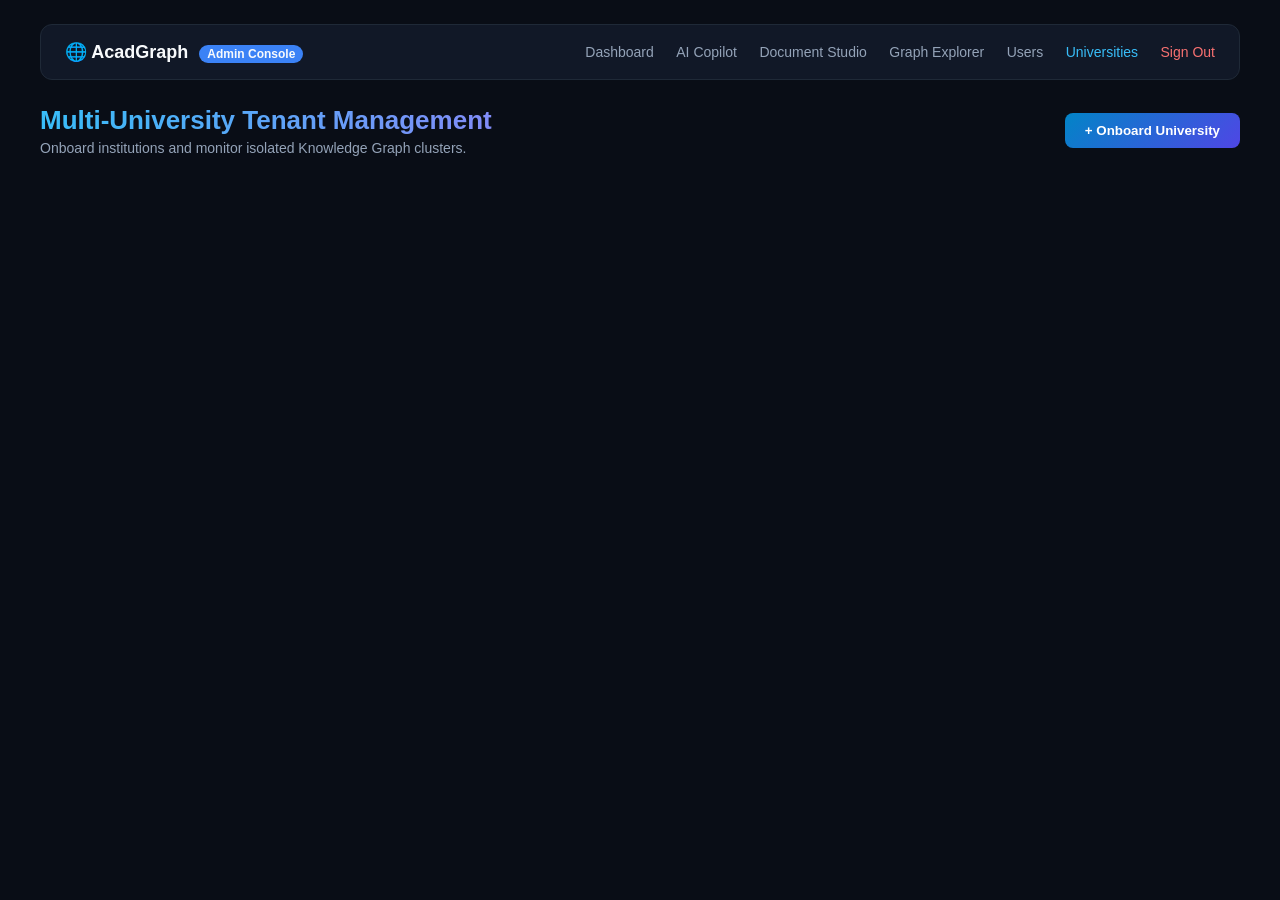
==== templates/admin_universities.html @ af9cda1a "feat(ui): unified midnight enterprise theme, dedicated login/register, admin user and university man" ====
<!doctype html>
<html lang="en">
  <head>
    <meta charset="UTF-8" />
    <meta name="viewport" content="width=device-width, initial-scale=1.0" />
    <title>University Management | AcadGraph</title>
    <style>
      * {
        box-sizing: border-box;
        margin: 0;
        padding: 0;
        font-family: -apple-system, BlinkMacSystemFont, "Segoe UI", Roboto, Helvetica, Arial, sans-serif;
      }
      body {
        background: #090d16;
        color: #f8fafc;
        min-height: 100vh;
        padding: 24px 20px;
      }
      .container {
        max-width: 1200px;
        margin: 0 auto;
      }
      .nav {
        display: flex;
        justify-content: space-between;
        align-items: center;
        margin-bottom: 25px;
        background: #111827;
        padding: 16px 24px;
        border-radius: 12px;
        border: 1px solid #1f2937;
      }
      .nav a {
        color: #94a3b8;
        text-decoration: none;
        margin-left: 18px;
        font-weight: 500;
        font-size: 14px;
        transition: color 0.2s;
      }
      .nav a:hover, .nav a.active {
        color: #38bdf8;
      }
      .header-row {
        display: flex;
        justify-content: space-between;
        align-items: center;
        margin-bottom: 25px;
      }
      h1 {
        font-size: 26px;
        background: linear-gradient(90deg, #38bdf8, #818cf8);
        -webkit-background-clip: text;
        -webkit-text-fill-color: transparent;
      }
      .btn-primary {
        background: linear-gradient(135deg, #0284c7, #4f46e5);
        color: white;
        border: none;
        padding: 10px 20px;
        border-radius: 8px;
        font-weight: 600;
        cursor: pointer;
        display: inline-flex;
        align-items: center;
        gap: 6px;
      }
      .uni-grid {
        display: grid;
        grid-template-columns: repeat(auto-fill, minmax(350px, 1fr));
        gap: 20px;
      }
      .uni-card {
        background: #111827;
        border: 1px solid #1f2937;
        border-radius: 14px;
        padding: 24px;
        transition: all 0.2s;
      }
      .uni-card:hover {
        border-color: #38bdf8;
        transform: translateY(-2px);
      }
      .uni-id {
        font-size: 12px;
        font-weight: 700;
        color: #38bdf8;
        text-transform: uppercase;
        letter-spacing: 0.5px;
      }
      .uni-title {
        font-size: 20px;
        font-weight: 700;
        margin: 6px 0 4px 0;
      }
      .uni-loc {
        font-size: 13px;
        color: #94a3b8;
        margin-bottom: 18px;
      }
      .metrics-grid {
        display: grid;
        grid-template-columns: repeat(3, 1fr);
        gap: 8px;
        background: #090d16;
        padding: 12px;
        border-radius: 8px;
        border: 1px solid #1f2937;
        text-align: center;
      }
      .metric-val {
        font-size: 16px;
        font-weight: 700;
        color: #38bdf8;
      }
      .metric-lbl {
        font-size: 11px;
        color: #64748b;
        margin-top: 2px;
      }
      /* Modal */
      .modal-bg {
        display: none;
        position: fixed;
        top: 0; left: 0; right: 0; bottom: 0;
        background: rgba(0, 0, 0, 0.7);
        backdrop-filter: blur(4px);
        align-items: center;
        justify-content: center;
        z-index: 100;
      }
      .modal {
        background: #111827;
        border: 1px solid #374151;
        border-radius: 14px;
        width: 100%;
        max-width: 480px;
        padding: 30px;
      }
      .modal h2 {
        font-size: 20px;
        color: #38bdf8;
        margin-bottom: 16px;
      }
      .form-group {
        margin-bottom: 14px;
      }
      label {
        display: block;
        font-size: 13px;
        color: #cbd5e1;
        margin-bottom: 6px;
      }
      input {
        width: 100%;
        background: #090d16;
        border: 1px solid #374151;
        color: white;
        padding: 10px 12px;
        border-radius: 6px;
        font-size: 14px;
        outline: none;
      }
      input:focus {
        border-color: #38bdf8;
      }
      .modal-actions {
        display: flex;
        justify-content: flex-end;
        gap: 10px;
        margin-top: 20px;
      }
      .btn-cancel {
        background: #1f2937;
        border: 1px solid #374151;
        color: #cbd5e1;
        padding: 8px 16px;
        border-radius: 6px;
        cursor: pointer;
      }
    </style>
  </head>
  <body>
    <div class="container">
      <div class="nav">
        <div style="font-weight: 700; font-size: 18px; color: #f8fafc;">
          🌐 AcadGraph <span style="font-size: 12px; background: #3b82f6; padding: 2px 8px; border-radius: 10px; margin-left: 6px;">Admin Console</span>
        </div>
        <div>
          <a href="/">Dashboard</a>
          <a href="/chat">AI Copilot</a>
          <a href="/upload">Document Studio</a>
          <a href="/graph">Graph Explorer</a>
          <a href="/admin/users">Users</a>
          <a href="/admin/universities" class="active">Universities</a>
          <a href="/login" style="color: #f87171;" onclick="localStorage.clear()">Sign Out</a>
        </div>
      </div>

      <div class="header-row">
        <div>
          <h1>Multi-University Tenant Management</h1>
          <p style="color: #94a3b8; font-size: 14px; margin-top: 4px;">Onboard institutions and monitor isolated Knowledge Graph clusters.</p>
        </div>
        <button class="btn-primary" onclick="openModal()">+ Onboard University</button>
      </div>

      <div class="uni-grid" id="uniGrid">
        <!-- Dynamic university cards -->
      </div>
    </div>

    <!-- Add University Modal -->
    <div class="modal-bg" id="modalBg">
      <div class="modal">
        <h2>Onboard New University</h2>
        <form id="addUniForm" onsubmit="handleOnboardUni(event)">
          <div class="form-group">
            <label for="uniId">University Tenant ID</label>
            <input type="text" id="uniId" placeholder="e.g. UNI_MIT" required />
          </div>
          <div class="form-group">
            <label for="uniName">Institution Name</label>
            <input type="text" id="uniName" placeholder="e.g. Madras Institute of Technology" required />
          </div>
          <div class="form-group">
            <label for="uniLoc">Location / State</label>
            <input type="text" id="uniLoc" placeholder="e.g. Chromepet, Chennai" required />
          </div>
          <div class="form-group">
            <label for="uniDomain">Official Email Domain (Optional)</label>
            <input type="text" id="uniDomain" placeholder="e.g. mitindia.edu" />
          </div>
          <div class="modal-actions">
            <button type="button" class="btn-cancel" onclick="closeModal()">Cancel</button>
            <button type="submit" class="btn-primary">Register Tenant</button>
          </div>
        </form>
      </div>
    </div>

    <script>
      function openModal() {
        document.getElementById('modalBg').style.display = 'flex';
      }
      function closeModal() {
        document.getElementById('modalBg').style.display = 'none';
      }

      async function fetchUniversities() {
        try {
          const res = await fetch('/api/universities');
          const unis = await res.json();
          const grid = document.getElementById('uniGrid');
          grid.innerHTML = '';

          for (const u of unis) {
            // Fetch stats for each
            let stats = { Student: 120, Faculty: 25, Project: 35 };
            try {
              const sRes = await fetch(`/api/universities/${u.university_id}/stats`);
              if (sRes.ok) stats = await sRes.json();
            } catch (e) {}

            const card = document.createElement('div');
            card.className = 'uni-card';
            card.innerHTML = `
              <div class="uni-id">${u.university_id}</div>
              <div class="uni-title">${u.name}</div>
              <div class="uni-loc">📍 ${u.location || 'India'}</div>
              <div class="metrics-grid">
                <div>
                  <div class="metric-val">${stats.Student || 0}</div>
                  <div class="metric-lbl">Students</div>
                </div>
                <div>
                  <div class="metric-val">${stats.Faculty || 0}</div>
                  <div class="metric-lbl">Faculty</div>
                </div>
                <div>
                  <div class="metric-val">${stats.Project || 0}</div>
                  <div class="metric-lbl">Projects</div>
                </div>
              </div>
            `;
            grid.appendChild(card);
          }
        } catch (err) {
          console.error(err);
        }
      }

      async function handleOnboardUni(e) {
        e.preventDefault();
        const university_id = document.getElementById('uniId').value.trim().toUpperCase();
        const name = document.getElementById('uniName').value.trim();
        const location = document.getElementById('uniLoc').value.trim();
        const domain = document.getElementById('uniDomain').value.trim();

        try {
          const res = await fetch('/api/universities', {
            method: 'POST',
            headers: { 'Content-Type': 'application/json' },
            body: JSON.stringify({ university_id, name, location, domain })
          });
          if (!res.ok) throw new Error('Failed to register university');
          closeModal();
          document.getElementById('addUniForm').reset();
          fetchUniversities();
        } catch (err) {
          alert(err.message);
        }
      }

      fetchUniversities();
    </script>
  </body>
</html>
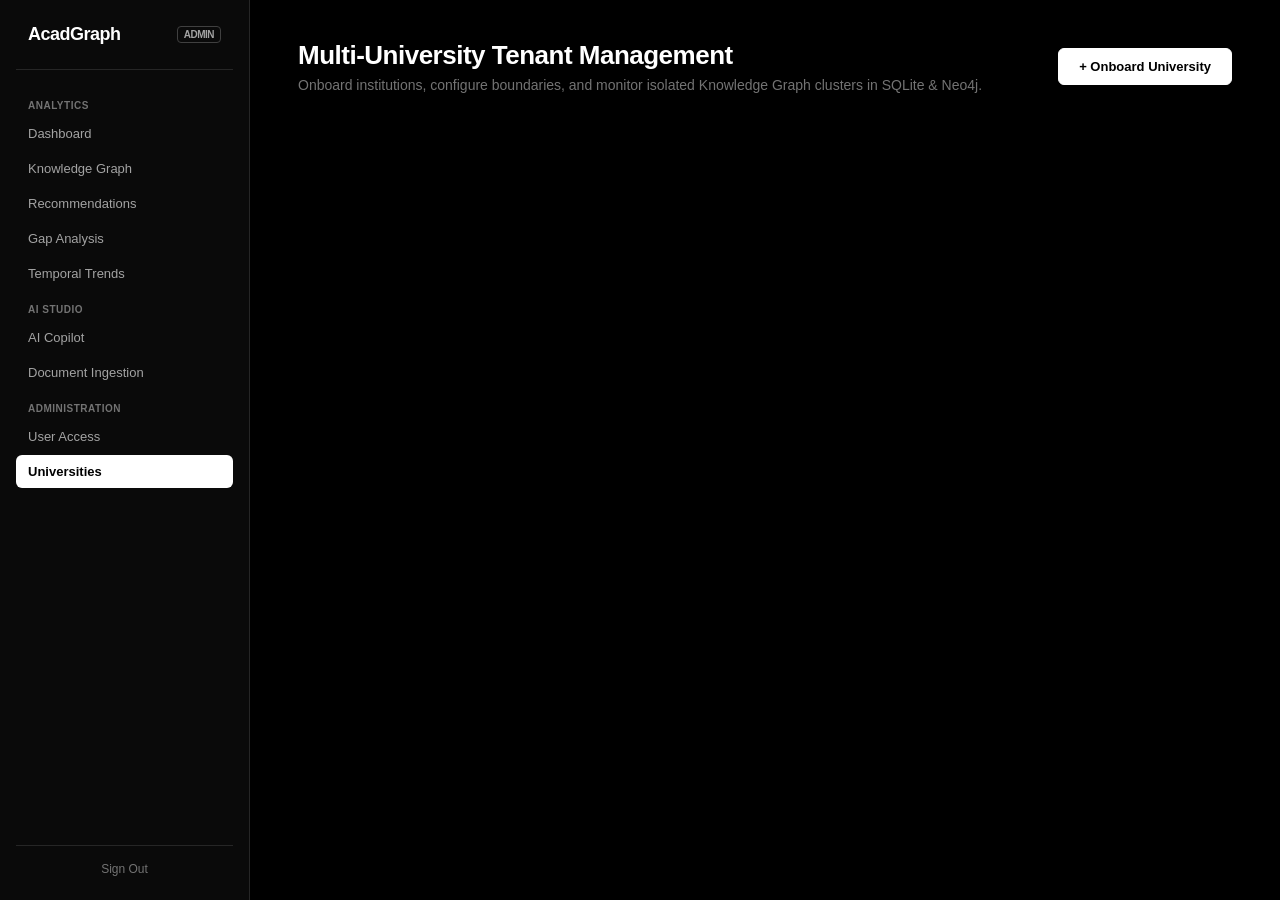
==== commit 94b49aed: "feat(ui): complete Black and White design system, Left Sidebar layout, and SQLite persistence across" ====
--- a/templates/admin_universities.html
+++ b/templates/admin_universities.html
@@ -12,135 +12,195 @@
         font-family: -apple-system, BlinkMacSystemFont, "Segoe UI", Roboto, Helvetica, Arial, sans-serif;
       }
       body {
-        background: #090d16;
-        color: #f8fafc;
+        background: #000000;
+        color: #ffffff;
+        display: flex;
         min-height: 100vh;
-        padding: 24px 20px;
-      }
-      .container {
+      }
+
+      /* Sidebar */
+      .sidebar {
+        width: 250px;
+        background: #0a0a0a;
+        border-right: 1px solid #262626;
+        display: flex;
+        flex-direction: column;
+        padding: 24px 16px;
+        position: fixed;
+        top: 0;
+        bottom: 0;
+        left: 0;
+      }
+      .brand {
+        font-size: 18px;
+        font-weight: 700;
+        letter-spacing: -0.5px;
+        padding: 0 12px 24px;
+        border-bottom: 1px solid #262626;
+        display: flex;
+        align-items: center;
+        justify-content: space-between;
+      }
+      .badge-tenant {
+        font-size: 10px;
+        padding: 2px 6px;
+        border: 1px solid #404040;
+        border-radius: 4px;
+        color: #a3a3a3;
+      }
+      .nav-sections {
+        flex: 1;
+        overflow-y: auto;
+        padding: 18px 0;
+      }
+      .nav-group-title {
+        font-size: 10px;
+        font-weight: 700;
+        text-transform: uppercase;
+        letter-spacing: 0.5px;
+        color: #737373;
+        padding: 12px 12px 6px;
+      }
+      .nav-link {
+        display: flex;
+        align-items: center;
+        padding: 9px 12px;
+        border-radius: 6px;
+        color: #a3a3a3;
+        text-decoration: none;
+        font-size: 13px;
+        margin-bottom: 2px;
+        transition: all 0.15s;
+      }
+      .nav-link:hover {
+        background: #171717;
+        color: #ffffff;
+      }
+      .nav-link.active {
+        background: #ffffff;
+        color: #000000;
+        font-weight: 600;
+      }
+
+      /* Main Canvas */
+      .main-wrapper {
+        margin-left: 250px;
+        flex: 1;
+        padding: 40px 48px;
         max-width: 1200px;
-        margin: 0 auto;
-      }
-      .nav {
+      }
+      .header-row {
         display: flex;
         justify-content: space-between;
         align-items: center;
-        margin-bottom: 25px;
-        background: #111827;
-        padding: 16px 24px;
-        border-radius: 12px;
-        border: 1px solid #1f2937;
-      }
-      .nav a {
-        color: #94a3b8;
-        text-decoration: none;
-        margin-left: 18px;
-        font-weight: 500;
+        margin-bottom: 28px;
+      }
+      .page-title {
+        font-size: 26px;
+        font-weight: 700;
+        letter-spacing: -0.5px;
+        margin-bottom: 6px;
+      }
+      .page-desc {
+        color: #737373;
         font-size: 14px;
-        transition: color 0.2s;
-      }
-      .nav a:hover, .nav a.active {
-        color: #38bdf8;
-      }
-      .header-row {
-        display: flex;
-        justify-content: space-between;
-        align-items: center;
-        margin-bottom: 25px;
-      }
-      h1 {
-        font-size: 26px;
-        background: linear-gradient(90deg, #38bdf8, #818cf8);
-        -webkit-background-clip: text;
-        -webkit-text-fill-color: transparent;
-      }
+      }
+
       .btn-primary {
-        background: linear-gradient(135deg, #0284c7, #4f46e5);
-        color: white;
-        border: none;
+        background: #ffffff;
+        color: #000000;
+        border: 1px solid #ffffff;
         padding: 10px 20px;
-        border-radius: 8px;
+        border-radius: 6px;
+        font-size: 13px;
         font-weight: 600;
         cursor: pointer;
         display: inline-flex;
         align-items: center;
         gap: 6px;
-      }
+        transition: opacity 0.15s;
+      }
+      .btn-primary:hover {
+        opacity: 0.9;
+      }
+
       .uni-grid {
         display: grid;
-        grid-template-columns: repeat(auto-fill, minmax(350px, 1fr));
+        grid-template-columns: repeat(auto-fill, minmax(340px, 1fr));
         gap: 20px;
       }
       .uni-card {
-        background: #111827;
-        border: 1px solid #1f2937;
-        border-radius: 14px;
+        background: #0a0a0a;
+        border: 1px solid #262626;
+        border-radius: 8px;
         padding: 24px;
-        transition: all 0.2s;
+        transition: border-color 0.15s;
       }
       .uni-card:hover {
-        border-color: #38bdf8;
-        transform: translateY(-2px);
+        border-color: #555555;
       }
       .uni-id {
-        font-size: 12px;
-        font-weight: 700;
-        color: #38bdf8;
+        font-size: 11px;
+        font-weight: 700;
+        color: #737373;
         text-transform: uppercase;
         letter-spacing: 0.5px;
       }
       .uni-title {
-        font-size: 20px;
+        font-size: 18px;
         font-weight: 700;
         margin: 6px 0 4px 0;
       }
       .uni-loc {
         font-size: 13px;
-        color: #94a3b8;
+        color: #a3a3a3;
         margin-bottom: 18px;
       }
       .metrics-grid {
         display: grid;
         grid-template-columns: repeat(3, 1fr);
         gap: 8px;
-        background: #090d16;
+        background: #121212;
         padding: 12px;
-        border-radius: 8px;
-        border: 1px solid #1f2937;
+        border-radius: 6px;
+        border: 1px solid #262626;
         text-align: center;
       }
       .metric-val {
         font-size: 16px;
         font-weight: 700;
-        color: #38bdf8;
+        color: #ffffff;
       }
       .metric-lbl {
-        font-size: 11px;
-        color: #64748b;
+        font-size: 10px;
+        color: #737373;
+        text-transform: uppercase;
         margin-top: 2px;
       }
+
       /* Modal */
       .modal-bg {
         display: none;
         position: fixed;
         top: 0; left: 0; right: 0; bottom: 0;
-        background: rgba(0, 0, 0, 0.7);
+        background: rgba(0, 0, 0, 0.85);
         backdrop-filter: blur(4px);
         align-items: center;
         justify-content: center;
         z-index: 100;
       }
       .modal {
-        background: #111827;
-        border: 1px solid #374151;
-        border-radius: 14px;
+        background: #0a0a0a;
+        border: 1px solid #333333;
+        border-radius: 8px;
         width: 100%;
         max-width: 480px;
         padding: 30px;
       }
       .modal h2 {
         font-size: 20px;
-        color: #38bdf8;
+        font-weight: 700;
+        color: #ffffff;
         margin-bottom: 16px;
       }
       .form-group {
@@ -149,59 +209,78 @@
       label {
         display: block;
         font-size: 13px;
-        color: #cbd5e1;
+        color: #a3a3a3;
         margin-bottom: 6px;
       }
       input {
         width: 100%;
-        background: #090d16;
-        border: 1px solid #374151;
-        color: white;
+        background: #141414;
+        border: 1px solid #262626;
+        color: #ffffff;
         padding: 10px 12px;
         border-radius: 6px;
         font-size: 14px;
         outline: none;
       }
       input:focus {
-        border-color: #38bdf8;
+        border-color: #ffffff;
       }
       .modal-actions {
         display: flex;
         justify-content: flex-end;
         gap: 10px;
-        margin-top: 20px;
+        margin-top: 24px;
       }
       .btn-cancel {
-        background: #1f2937;
-        border: 1px solid #374151;
-        color: #cbd5e1;
+        background: transparent;
+        border: 1px solid #333333;
+        color: #a3a3a3;
         padding: 8px 16px;
         border-radius: 6px;
         cursor: pointer;
+      }
+      .btn-cancel:hover {
+        color: #ffffff;
+        border-color: #555555;
       }
     </style>
   </head>
   <body>
-    <div class="container">
-      <div class="nav">
-        <div style="font-weight: 700; font-size: 18px; color: #f8fafc;">
-          🌐 AcadGraph <span style="font-size: 12px; background: #3b82f6; padding: 2px 8px; border-radius: 10px; margin-left: 6px;">Admin Console</span>
-        </div>
-        <div>
-          <a href="/">Dashboard</a>
-          <a href="/chat">AI Copilot</a>
-          <a href="/upload">Document Studio</a>
-          <a href="/graph">Graph Explorer</a>
-          <a href="/admin/users">Users</a>
-          <a href="/admin/universities" class="active">Universities</a>
-          <a href="/login" style="color: #f87171;" onclick="localStorage.clear()">Sign Out</a>
-        </div>
-      </div>
-
+    <!-- Left Sidebar -->
+    <aside class="sidebar">
+      <div class="brand">
+        <span>AcadGraph</span>
+        <span class="badge-tenant">ADMIN</span>
+      </div>
+
+      <div class="nav-sections">
+        <div class="nav-group-title">Analytics</div>
+        <a href="/" class="nav-link">Dashboard</a>
+        <a href="/graph" class="nav-link">Knowledge Graph</a>
+        <a href="/recommendation" class="nav-link">Recommendations</a>
+        <a href="/knowledge-gap" class="nav-link">Gap Analysis</a>
+        <a href="/temporal" class="nav-link">Temporal Trends</a>
+
+        <div class="nav-group-title">AI Studio</div>
+        <a href="/chat" class="nav-link">AI Copilot</a>
+        <a href="/upload" class="nav-link">Document Ingestion</a>
+
+        <div class="nav-group-title">Administration</div>
+        <a href="/admin/users" class="nav-link">User Access</a>
+        <a href="/admin/universities" class="nav-link active">Universities</a>
+      </div>
+
+      <div style="padding-top: 16px; border-top: 1px solid #262626;">
+        <a href="/login" style="display: block; text-align: center; color: #737373; font-size: 12px; text-decoration: none;" onclick="localStorage.clear()">Sign Out</a>
+      </div>
+    </aside>
+
+    <!-- Main Workspace -->
+    <main class="main-wrapper">
       <div class="header-row">
         <div>
-          <h1>Multi-University Tenant Management</h1>
-          <p style="color: #94a3b8; font-size: 14px; margin-top: 4px;">Onboard institutions and monitor isolated Knowledge Graph clusters.</p>
+          <h1 class="page-title">Multi-University Tenant Management</h1>
+          <p class="page-desc">Onboard institutions, configure boundaries, and monitor isolated Knowledge Graph clusters in SQLite & Neo4j.</p>
         </div>
         <button class="btn-primary" onclick="openModal()">+ Onboard University</button>
       </div>
@@ -209,7 +288,7 @@
       <div class="uni-grid" id="uniGrid">
         <!-- Dynamic university cards -->
       </div>
-    </div>
+    </main>
 
     <!-- Add University Modal -->
     <div class="modal-bg" id="modalBg">
@@ -256,7 +335,6 @@
           grid.innerHTML = '';
 
           for (const u of unis) {
-            // Fetch stats for each
             let stats = { Student: 120, Faculty: 25, Project: 35 };
             try {
               const sRes = await fetch(`/api/universities/${u.university_id}/stats`);
@@ -268,7 +346,7 @@
             card.innerHTML = `
               <div class="uni-id">${u.university_id}</div>
               <div class="uni-title">${u.name}</div>
-              <div class="uni-loc">📍 ${u.location || 'India'}</div>
+              <div class="uni-loc">Location: ${u.location || 'India'}</div>
               <div class="metrics-grid">
                 <div>
                   <div class="metric-val">${stats.Student || 0}</div>
@@ -316,4 +394,4 @@
       fetchUniversities();
     </script>
   </body>
-</html>
+</html>
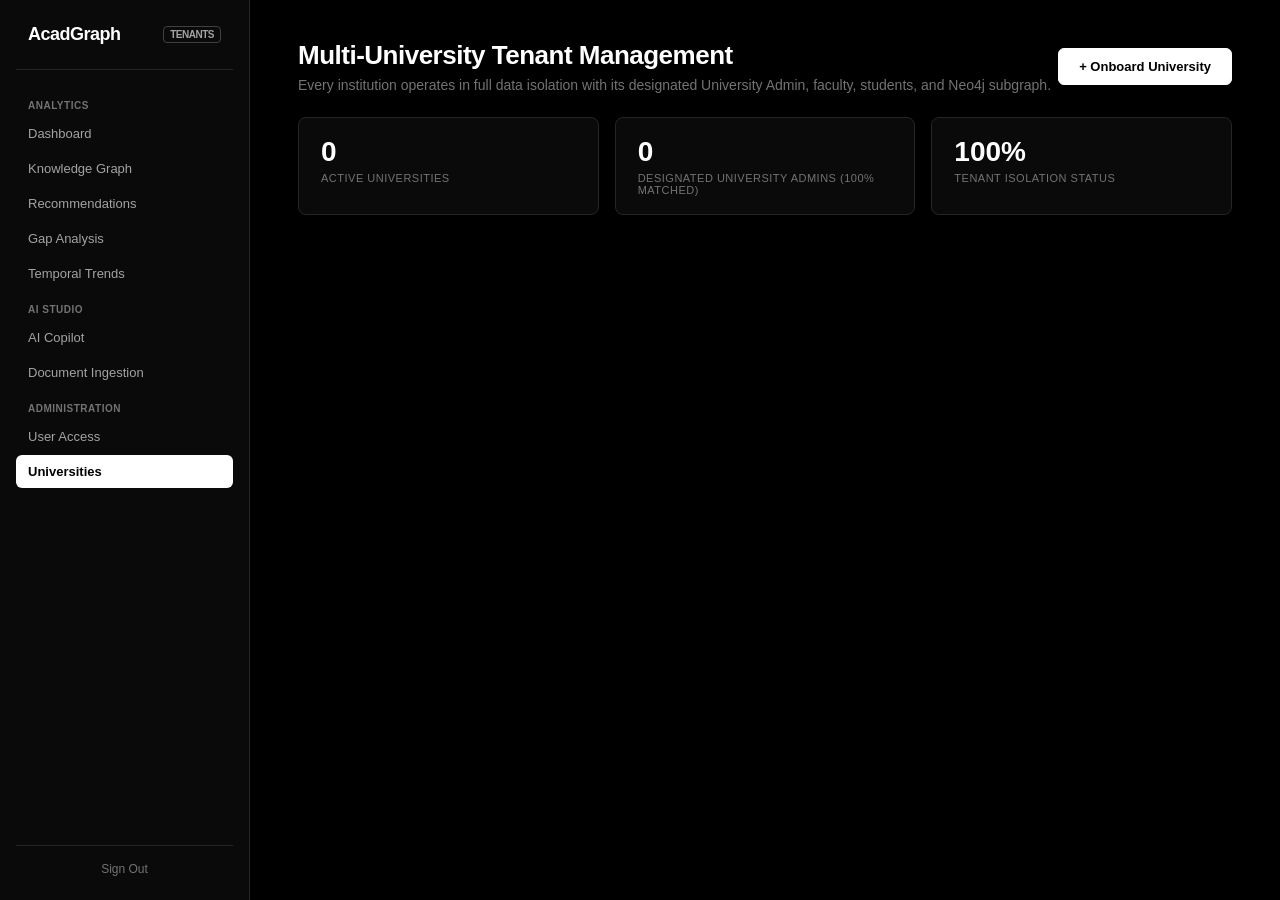
==== commit a3ca2e64: "feat(tenancy): add interactive institution details modal, 1-to-1 university admin matching, and sync" ====
--- a/templates/admin_universities.html
+++ b/templates/admin_universities.html
@@ -30,6 +30,7 @@
         top: 0;
         bottom: 0;
         left: 0;
+        z-index: 50;
       }
       .brand {
         font-size: 18px;
@@ -87,13 +88,13 @@
         margin-left: 250px;
         flex: 1;
         padding: 40px 48px;
-        max-width: 1200px;
+        max-width: 1280px;
       }
       .header-row {
         display: flex;
         justify-content: space-between;
         align-items: center;
-        margin-bottom: 28px;
+        margin-bottom: 24px;
       }
       .page-title {
         font-size: 26px;
@@ -104,6 +105,32 @@
       .page-desc {
         color: #737373;
         font-size: 14px;
+      }
+
+      /* System Overview Banner */
+      .overview-bar {
+        display: grid;
+        grid-template-columns: repeat(3, 1fr);
+        gap: 16px;
+        margin-bottom: 28px;
+      }
+      .overview-box {
+        background: #0a0a0a;
+        border: 1px solid #262626;
+        border-radius: 8px;
+        padding: 18px 22px;
+      }
+      .overview-num {
+        font-size: 28px;
+        font-weight: 700;
+        color: #ffffff;
+      }
+      .overview-lbl {
+        font-size: 11px;
+        text-transform: uppercase;
+        letter-spacing: 0.5px;
+        color: #737373;
+        margin-top: 4px;
       }
 
       .btn-primary {
@@ -124,9 +151,10 @@
         opacity: 0.9;
       }
 
+      /* University Cards Grid */
       .uni-grid {
         display: grid;
-        grid-template-columns: repeat(auto-fill, minmax(340px, 1fr));
+        grid-template-columns: repeat(auto-fill, minmax(360px, 1fr));
         gap: 20px;
       }
       .uni-card {
@@ -134,83 +162,130 @@
         border: 1px solid #262626;
         border-radius: 8px;
         padding: 24px;
-        transition: border-color 0.15s;
+        cursor: pointer;
+        transition: transform 0.15s, border-color 0.15s, box-shadow 0.15s;
+        position: relative;
+        display: flex;
+        flex-direction: column;
+        justify-content: space-between;
       }
       .uni-card:hover {
-        border-color: #555555;
+        border-color: #ffffff;
+        transform: translateY(-3px);
+        box-shadow: 0 4px 20px rgba(255, 255, 255, 0.05);
+      }
+      .card-header-flex {
+        display: flex;
+        justify-content: space-between;
+        align-items: flex-start;
       }
       .uni-id {
         font-size: 11px;
         font-weight: 700;
+        color: #ffffff;
+        background: #141414;
+        border: 1px solid #333333;
+        padding: 2px 8px;
+        border-radius: 4px;
+        text-transform: uppercase;
+        letter-spacing: 0.5px;
+      }
+      .uni-title {
+        font-size: 18px;
+        font-weight: 700;
+        margin: 10px 0 4px 0;
+      }
+      .uni-loc {
+        font-size: 13px;
+        color: #a3a3a3;
+        margin-bottom: 20px;
+      }
+
+      /* 4 Synchronized Metrics */
+      .metrics-grid {
+        display: grid;
+        grid-template-columns: repeat(4, 1fr);
+        gap: 8px;
+        background: #121212;
+        padding: 12px 8px;
+        border-radius: 6px;
+        border: 1px solid #262626;
+        text-align: center;
+        margin-bottom: 16px;
+      }
+      .metric-val {
+        font-size: 16px;
+        font-weight: 700;
+        color: #ffffff;
+      }
+      .metric-lbl {
+        font-size: 9px;
         color: #737373;
         text-transform: uppercase;
         letter-spacing: 0.5px;
-      }
-      .uni-title {
-        font-size: 18px;
-        font-weight: 700;
-        margin: 6px 0 4px 0;
-      }
-      .uni-loc {
-        font-size: 13px;
+        margin-top: 3px;
+      }
+      .card-hint {
+        font-size: 12px;
         color: #a3a3a3;
-        margin-bottom: 18px;
-      }
-      .metrics-grid {
-        display: grid;
-        grid-template-columns: repeat(3, 1fr);
-        gap: 8px;
-        background: #121212;
-        padding: 12px;
-        border-radius: 6px;
-        border: 1px solid #262626;
-        text-align: center;
-      }
-      .metric-val {
-        font-size: 16px;
-        font-weight: 700;
-        color: #ffffff;
-      }
-      .metric-lbl {
-        font-size: 10px;
-        color: #737373;
-        text-transform: uppercase;
-        margin-top: 2px;
-      }
-
-      /* Modal */
+        display: flex;
+        align-items: center;
+        justify-content: space-between;
+        border-top: 1px solid #1a1a1a;
+        padding-top: 12px;
+      }
+      .card-hint span {
+        font-weight: 600;
+        color: #ffffff;
+      }
+
+      /* Modals */
       .modal-bg {
         display: none;
         position: fixed;
         top: 0; left: 0; right: 0; bottom: 0;
         background: rgba(0, 0, 0, 0.85);
-        backdrop-filter: blur(4px);
+        backdrop-filter: blur(5px);
         align-items: center;
         justify-content: center;
         z-index: 100;
+        padding: 20px;
       }
       .modal {
         background: #0a0a0a;
         border: 1px solid #333333;
         border-radius: 8px;
         width: 100%;
-        max-width: 480px;
+        max-width: 500px;
         padding: 30px;
+        max-height: 90vh;
+        overflow-y: auto;
+      }
+      .modal-large {
+        max-width: 780px;
       }
       .modal h2 {
         font-size: 20px;
         font-weight: 700;
         color: #ffffff;
-        margin-bottom: 16px;
-      }
+        margin-bottom: 8px;
+      }
+      .modal-subtitle {
+        color: #737373;
+        font-size: 13px;
+        margin-bottom: 20px;
+      }
+
       .form-group {
         margin-bottom: 14px;
       }
       label {
         display: block;
-        font-size: 13px;
+        font-size: 12px;
         color: #a3a3a3;
         margin-bottom: 6px;
+        text-transform: uppercase;
+        letter-spacing: 0.5px;
       }
       input {
         width: 100%;
@@ -237,11 +312,65 @@
         color: #a3a3a3;
         padding: 8px 16px;
         border-radius: 6px;
+        font-size: 13px;
         cursor: pointer;
       }
       .btn-cancel:hover {
         color: #ffffff;
         border-color: #555555;
+      }
+
+      /* Detailed Drawer Sections */
+      .detail-section {
+        margin-bottom: 20px;
+        border-top: 1px solid #222222;
+        padding-top: 16px;
+      }
+      .detail-section-title {
+        font-size: 13px;
+        font-weight: 700;
+        text-transform: uppercase;
+        letter-spacing: 0.5px;
+        color: #ffffff;
+        margin-bottom: 12px;
+        display: flex;
+        align-items: center;
+        justify-content: space-between;
+      }
+      .item-row {
+        display: flex;
+        justify-content: space-between;
+        align-items: center;
+        background: #121212;
+        border: 1px solid #262626;
+        border-radius: 6px;
+        padding: 10px 14px;
+        margin-bottom: 8px;
+        font-size: 13px;
+      }
+      .item-name {
+        font-weight: 600;
+        color: #ffffff;
+      }
+      .item-sub {
+        color: #737373;
+        font-size: 12px;
+        margin-top: 2px;
+      }
+      .tag-pill {
+        font-size: 11px;
+        font-weight: 600;
+        padding: 3px 8px;
+        border-radius: 4px;
+        background: #1a1a1a;
+        border: 1px solid #333333;
+        color: #ffffff;
+      }
+      .admin-highlight {
+        background: #ffffff;
+        color: #000000;
+        border: 1px solid #ffffff;
+        font-weight: 700;
       }
     </style>
   </head>
@@ -250,7 +379,7 @@
     <aside class="sidebar">
       <div class="brand">
         <span>AcadGraph</span>
-        <span class="badge-tenant">ADMIN</span>
+        <span class="badge-tenant">TENANTS</span>
       </div>
 
       <div class="nav-sections">
@@ -280,9 +409,25 @@
       <div class="header-row">
         <div>
           <h1 class="page-title">Multi-University Tenant Management</h1>
-          <p class="page-desc">Onboard institutions, configure boundaries, and monitor isolated Knowledge Graph clusters in SQLite & Neo4j.</p>
-        </div>
-        <button class="btn-primary" onclick="openModal()">+ Onboard University</button>
+          <p class="page-desc">Every institution operates in full data isolation with its designated University Admin, faculty, students, and Neo4j subgraph.</p>
+        </div>
+        <button class="btn-primary" onclick="openOnboardModal()">+ Onboard University</button>
+      </div>
+
+      <!-- Overview Bar -->
+      <div class="overview-bar">
+        <div class="overview-box">
+          <div class="overview-num" id="totalUnisCount">0</div>
+          <div class="overview-lbl">Active Universities</div>
+        </div>
+        <div class="overview-box">
+          <div class="overview-num" id="totalAdminsCount">0</div>
+          <div class="overview-lbl">Designated University Admins (100% Matched)</div>
+        </div>
+        <div class="overview-box">
+          <div class="overview-num">100%</div>
+          <div class="overview-lbl">Tenant Isolation Status</div>
+        </div>
       </div>
 
       <div class="uni-grid" id="uniGrid">
@@ -290,29 +435,132 @@
       </div>
     </main>
 
-    <!-- Add University Modal -->
-    <div class="modal-bg" id="modalBg">
+    <!-- Detailed University Breakdown Modal -->
+    <div class="modal-bg" id="detailsModalBg" onclick="if(event.target===this) closeDetailsModal()">
+      <div class="modal modal-large">
+        <div style="display: flex; justify-content: space-between; align-items: flex-start; margin-bottom: 12px;">
+          <div>
+            <h2 id="modalUniName">University Name</h2>
+            <div id="modalUniMeta" style="color: #737373; font-size: 13px;">Tenant ID: UNI_ANNA | Domain: annauniv.edu</div>
+          </div>
+          <span class="uni-id" id="modalUniId">UNI_ANNA</span>
+        </div>
+
+        <!-- 4 Synchronized Metrics inside Modal -->
+        <div class="metrics-grid" style="margin: 18px 0;">
+          <div>
+            <div class="metric-val" id="dModalAdminCnt">0</div>
+            <div class="metric-lbl">Admins</div>
+          </div>
+          <div>
+            <div class="metric-val" id="dModalFacultyCnt">0</div>
+            <div class="metric-lbl">Faculty</div>
+          </div>
+          <div>
+            <div class="metric-val" id="dModalStudentCnt">0</div>
+            <div class="metric-lbl">Students</div>
+          </div>
+          <div>
+            <div class="metric-val" id="dModalProjectCnt">0</div>
+            <div class="metric-lbl">Projects</div>
+          </div>
+        </div>
+
+        <!-- Section: Designated University Admin -->
+        <div class="detail-section">
+          <div class="detail-section-title">
+            <span>Designated University Administrator</span>
+            <span style="font-size: 11px; color: #737373;">1-to-1 Matching</span>
+          </div>
+          <div id="dModalAdminsList"></div>
+        </div>
+
+        <!-- Section: Faculty Members -->
+        <div class="detail-section">
+          <div class="detail-section-title">
+            <span>Faculty Members</span>
+            <span id="dFacultyHeaderCount" style="font-size: 11px; color: #737373;"></span>
+          </div>
+          <div id="dModalFacultyList"></div>
+        </div>
+
+        <!-- Section: Enrolled Students -->
+        <div class="detail-section">
+          <div class="detail-section-title">
+            <span>Enrolled Students</span>
+            <span id="dStudentsHeaderCount" style="font-size: 11px; color: #737373;"></span>
+          </div>
+          <div id="dModalStudentsList"></div>
+        </div>
+
+        <!-- Section: Academic Research Projects -->
+        <div class="detail-section">
+          <div class="detail-section-title">
+            <span>Knowledge Graph Research Projects</span>
+            <span id="dProjectsHeaderCount" style="font-size: 11px; color: #737373;"></span>
+          </div>
+          <div id="dModalProjectsList"></div>
+        </div>
+
+        <!-- Section: Courses -->
+        <div class="detail-section">
+          <div class="detail-section-title">
+            <span>Academic Curriculum Courses</span>
+            <span id="dCoursesHeaderCount" style="font-size: 11px; color: #737373;"></span>
+          </div>
+          <div id="dModalCoursesList"></div>
+        </div>
+
+        <div class="modal-actions" style="margin-top: 24px; border-top: 1px solid #222222; padding-top: 16px;">
+          <button type="button" class="btn-cancel" onclick="closeDetailsModal()">Close Details</button>
+          <button type="button" class="btn-primary" id="btnUploadForTenant" onclick="goToUploadForTenant()">Ingest Document</button>
+        </div>
+      </div>
+    </div>
+
+    <!-- Onboard University Modal -->
+    <div class="modal-bg" id="onboardModalBg" onclick="if(event.target===this) closeOnboardModal()">
       <div class="modal">
-        <h2>Onboard New University</h2>
+        <h2>Onboard New University Tenant</h2>
+        <p class="modal-subtitle">Registers a new isolated cluster and guarantees creation of its designated University Admin.</p>
         <form id="addUniForm" onsubmit="handleOnboardUni(event)">
           <div class="form-group">
             <label for="uniId">University Tenant ID</label>
-            <input type="text" id="uniId" placeholder="e.g. UNI_MIT" required />
+            <input type="text" id="uniId" placeholder="e.g. UNI_PSG" required />
           </div>
           <div class="form-group">
             <label for="uniName">Institution Name</label>
-            <input type="text" id="uniName" placeholder="e.g. Madras Institute of Technology" required />
+            <input type="text" id="uniName" placeholder="e.g. PSG College of Technology" required />
           </div>
           <div class="form-group">
             <label for="uniLoc">Location / State</label>
-            <input type="text" id="uniLoc" placeholder="e.g. Chromepet, Chennai" required />
+            <input type="text" id="uniLoc" placeholder="e.g. Coimbatore, Tamil Nadu" required />
           </div>
           <div class="form-group">
-            <label for="uniDomain">Official Email Domain (Optional)</label>
-            <input type="text" id="uniDomain" placeholder="e.g. mitindia.edu" />
-          </div>
+            <label for="uniDomain">Official Email Domain</label>
+            <input type="text" id="uniDomain" placeholder="e.g. psgtech.edu" />
+          </div>
+
+          <div style="border-top: 1px solid #262626; margin: 18px 0 14px 0; padding-top: 14px;">
+            <div style="font-size: 12px; font-weight: 700; color: #ffffff; margin-bottom: 10px; text-transform: uppercase;">
+              Designated University Admin Credentials
+            </div>
+            <div class="form-group">
+              <label for="adminName">Admin Full Name</label>
+              <input type="text" id="adminName" placeholder="e.g. Dr. K. Prakasan" required />
+            </div>
+            <div class="form-group">
+              <label for="adminEmail">Admin Academic Email</label>
+              <input type="email" id="adminEmail" placeholder="e.g. admin@psgtech.edu" required />
+            </div>
+            <div class="form-group">
+              <label for="adminPassword">Initial Password</label>
+              <input type="password" id="adminPassword" placeholder="••••••••" required />
+            </div>
+          </div>
+
           <div class="modal-actions">
-            <button type="button" class="btn-cancel" onclick="closeModal()">Cancel</button>
+            <button type="button" class="btn-cancel" onclick="closeOnboardModal()">Cancel</button>
             <button type="submit" class="btn-primary">Register Tenant</button>
           </div>
         </form>
@@ -320,11 +568,155 @@
     </div>
 
     <script>
-      function openModal() {
-        document.getElementById('modalBg').style.display = 'flex';
-      }
-      function closeModal() {
-        document.getElementById('modalBg').style.display = 'none';
+      let currentActiveTenant = null;
+
+      function openOnboardModal() {
+        document.getElementById('onboardModalBg').style.display = 'flex';
+      }
+      function closeOnboardModal() {
+        document.getElementById('onboardModalBg').style.display = 'none';
+      }
+
+      function openDetailsModal() {
+        document.getElementById('detailsModalBg').style.display = 'flex';
+      }
+      function closeDetailsModal() {
+        document.getElementById('detailsModalBg').style.display = 'none';
+      }
+
+      function goToUploadForTenant() {
+        if (currentActiveTenant) {
+          window.location.href = `/upload?tenant=${currentActiveTenant}`;
+        }
+      }
+
+      async function openUniversityDetails(uniId) {
+        currentActiveTenant = uniId;
+        try {
+          const res = await fetch(`/api/universities/${uniId}/details`);
+          if (!res.ok) throw new Error("Could not fetch university details");
+          const data = await res.json();
+          const uni = data.university;
+          const counts = data.counts;
+
+          document.getElementById('modalUniName').innerText = uni.name;
+          document.getElementById('modalUniId').innerText = uni.university_id;
+          document.getElementById('modalUniMeta').innerText = `Tenant ID: ${uni.university_id} | Location: ${uni.location || 'India'} | Domain: ${uni.domain || 'N/A'}`;
+
+          // Synchronized Metrics in Modal
+          document.getElementById('dModalAdminCnt').innerText = counts.admins_count;
+          document.getElementById('dModalFacultyCnt').innerText = counts.faculty_count;
+          document.getElementById('dModalStudentCnt').innerText = counts.students_count;
+          document.getElementById('dModalProjectCnt').innerText = counts.projects_count;
+
+          // 1. Admins List
+          const adminContainer = document.getElementById('dModalAdminsList');
+          adminContainer.innerHTML = '';
+          if (data.admins.length === 0) {
+            adminContainer.innerHTML = '<div style="color: #737373; font-size: 13px;">No administrator assigned.</div>';
+          } else {
+            data.admins.forEach(a => {
+              const row = document.createElement('div');
+              row.className = 'item-row';
+              row.innerHTML = `
+                <div>
+                  <div class="item-name">${a.name}</div>
+                  <div class="item-sub">${a.username}</div>
+                </div>
+                <span class="tag-pill admin-highlight">UNIVERSITY ADMIN</span>
+              `;
+              adminContainer.appendChild(row);
+            });
+          }
+
+          // 2. Faculty List
+          const facultyContainer = document.getElementById('dModalFacultyList');
+          document.getElementById('dFacultyHeaderCount').innerText = `(${data.faculty.length} Members)`;
+          facultyContainer.innerHTML = '';
+          if (data.faculty.length === 0) {
+            facultyContainer.innerHTML = '<div style="color: #737373; font-size: 13px;">No faculty members onboarded yet.</div>';
+          } else {
+            data.faculty.forEach(f => {
+              const row = document.createElement('div');
+              row.className = 'item-row';
+              row.innerHTML = `
+                <div>
+                  <div class="item-name">${f.name}</div>
+                  <div class="item-sub">${f.username}</div>
+                </div>
+                <span class="tag-pill">FACULTY</span>
+              `;
+              facultyContainer.appendChild(row);
+            });
+          }
+
+          // 3. Students List
+          const studentContainer = document.getElementById('dModalStudentsList');
+          document.getElementById('dStudentsHeaderCount').innerText = `(${data.students.length} Enrolled)`;
+          studentContainer.innerHTML = '';
+          if (data.students.length === 0) {
+            studentContainer.innerHTML = '<div style="color: #737373; font-size: 13px;">No students enrolled yet.</div>';
+          } else {
+            data.students.forEach(s => {
+              const row = document.createElement('div');
+              row.className = 'item-row';
+              row.innerHTML = `
+                <div>
+                  <div class="item-name">${s.name}</div>
+                  <div class="item-sub">${s.username}</div>
+                </div>
+                <span class="tag-pill">${s.student_id ? 'ID: ' + s.student_id : 'STUDENT'}</span>
+              `;
+              studentContainer.appendChild(row);
+            });
+          }
+
+          // 4. Projects List
+          const projectContainer = document.getElementById('dModalProjectsList');
+          document.getElementById('dProjectsHeaderCount').innerText = `(${data.projects.length} Active)`;
+          projectContainer.innerHTML = '';
+          if (data.projects.length === 0) {
+            projectContainer.innerHTML = '<div style="color: #737373; font-size: 13px;">No research projects merged into knowledge graph.</div>';
+          } else {
+            data.projects.forEach(p => {
+              const row = document.createElement('div');
+              row.className = 'item-row';
+              row.innerHTML = `
+                <div>
+                  <div class="item-name">${p.title}</div>
+                  <div class="item-sub">Domain: ${p.domain_area || 'Academic Research'}</div>
+                </div>
+                <span class="tag-pill">${p.project_id}</span>
+              `;
+              projectContainer.appendChild(row);
+            });
+          }
+
+          // 5. Courses List
+          const courseContainer = document.getElementById('dModalCoursesList');
+          document.getElementById('dCoursesHeaderCount').innerText = `(${data.courses.length} Courses)`;
+          courseContainer.innerHTML = '';
+          if (data.courses.length === 0) {
+            courseContainer.innerHTML = '<div style="color: #737373; font-size: 13px;">No curriculum courses cataloged.</div>';
+          } else {
+            data.courses.forEach(c => {
+              const row = document.createElement('div');
+              row.className = 'item-row';
+              row.innerHTML = `
+                <div>
+                  <div class="item-name">${c.name}</div>
+                  <div class="item-sub">Dept: ${c.department || 'Engineering'}</div>
+                </div>
+                <span class="tag-pill">${c.course_id}</span>
+              `;
+              courseContainer.appendChild(row);
+            });
+          }
+
+          openDetailsModal();
+        } catch (err) {
+          alert("Error: " + err.message);
+        }
       }
 
       async function fetchUniversities() {
@@ -334,36 +726,61 @@
           const grid = document.getElementById('uniGrid');
           grid.innerHTML = '';
 
+          let totalAdmins = 0;
+          document.getElementById('totalUnisCount').innerText = unis.length;
+
           for (const u of unis) {
-            let stats = { Student: 120, Faculty: 25, Project: 35 };
+            let stats = { Admin: 1, Faculty: 0, Student: 0, Project: 0 };
             try {
               const sRes = await fetch(`/api/universities/${u.university_id}/stats`);
               if (sRes.ok) stats = await sRes.json();
             } catch (e) {}
 
+            totalAdmins += (stats.Admin || 0);
+
             const card = document.createElement('div');
             card.className = 'uni-card';
+            card.onclick = () => openUniversityDetails(u.university_id);
             card.innerHTML = `
-              <div class="uni-id">${u.university_id}</div>
-              <div class="uni-title">${u.name}</div>
-              <div class="uni-loc">Location: ${u.location || 'India'}</div>
-              <div class="metrics-grid">
-                <div>
-                  <div class="metric-val">${stats.Student || 0}</div>
-                  <div class="metric-lbl">Students</div>
+              <div>
+                <div class="card-header-flex">
+                  <div class="uni-id">${u.university_id}</div>
+                  <span style="font-size: 11px; color: #737373; border: 1px solid #262626; padding: 2px 6px; border-radius: 4px;">Tenant Active</span>
                 </div>
-                <div>
-                  <div class="metric-val">${stats.Faculty || 0}</div>
-                  <div class="metric-lbl">Faculty</div>
+                <div class="uni-title">${u.name}</div>
+                <div class="uni-loc">Location: ${u.location || 'India'}</div>
+              </div>
+
+              <div>
+                <div class="metrics-grid">
+                  <div>
+                    <div class="metric-val">${stats.Admin || 0}</div>
+                    <div class="metric-lbl">Admin</div>
+                  </div>
+                  <div>
+                    <div class="metric-val">${stats.Faculty || 0}</div>
+                    <div class="metric-lbl">Faculty</div>
+                  </div>
+                  <div>
+                    <div class="metric-val">${stats.Student || 0}</div>
+                    <div class="metric-lbl">Students</div>
+                  </div>
+                  <div>
+                    <div class="metric-val">${stats.Project || 0}</div>
+                    <div class="metric-lbl">Projects</div>
+                  </div>
                 </div>
-                <div>
-                  <div class="metric-val">${stats.Project || 0}</div>
-                  <div class="metric-lbl">Projects</div>
+
+                <div class="card-hint">
+                  <span>Click card to view details</span>
+                  <span>→</span>
                 </div>
               </div>
             `;
             grid.appendChild(card);
           }
+
+          document.getElementById('totalAdminsCount').innerText = totalAdmins;
         } catch (err) {
           console.error(err);
         }
@@ -375,15 +792,26 @@
         const name = document.getElementById('uniName').value.trim();
         const location = document.getElementById('uniLoc').value.trim();
         const domain = document.getElementById('uniDomain').value.trim();
+        const admin_name = document.getElementById('adminName').value.trim();
+        const admin_email = document.getElementById('adminEmail').value.trim();
+        const admin_password = document.getElementById('adminPassword').value.trim();
 
         try {
           const res = await fetch('/api/universities', {
             method: 'POST',
             headers: { 'Content-Type': 'application/json' },
-            body: JSON.stringify({ university_id, name, location, domain })
+            body: JSON.stringify({
+              university_id,
+              name,
+              location,
+              domain,
+              admin_name,
+              admin_email,
+              admin_password
+            })
           });
           if (!res.ok) throw new Error('Failed to register university');
-          closeModal();
+          closeOnboardModal();
           document.getElementById('addUniForm').reset();
           fetchUniversities();
         } catch (err) {
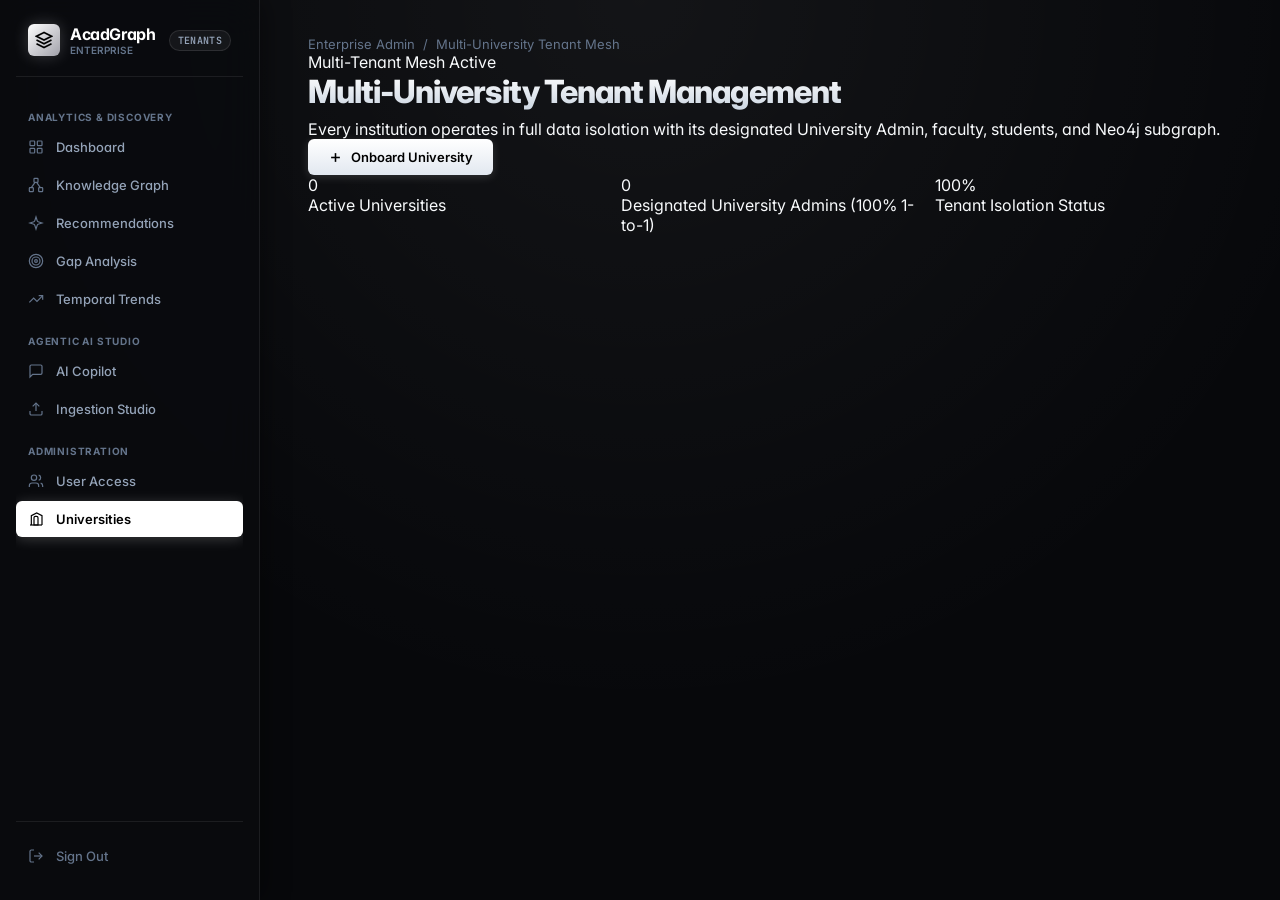
==== commit c29fda8e: "Transform entire UI into ultra-premium enterprise final year presentation standard" ====
--- a/templates/admin_universities.html
+++ b/templates/admin_universities.html
@@ -3,176 +3,39 @@
   <head>
     <meta charset="UTF-8" />
     <meta name="viewport" content="width=device-width, initial-scale=1.0" />
-    <title>University Management | AcadGraph</title>
+    <title>Multi-University Management | AcadGraph Enterprise</title>
+    <link rel="stylesheet" href="/static/css/premium.css" />
     <style>
-      * {
-        box-sizing: border-box;
-        margin: 0;
-        padding: 0;
-        font-family: -apple-system, BlinkMacSystemFont, "Segoe UI", Roboto, Helvetica, Arial, sans-serif;
-      }
-      body {
-        background: #000000;
-        color: #ffffff;
-        display: flex;
-        min-height: 100vh;
-      }
-
-      /* Sidebar */
-      .sidebar {
-        width: 250px;
-        background: #0a0a0a;
-        border-right: 1px solid #262626;
-        display: flex;
-        flex-direction: column;
-        padding: 24px 16px;
-        position: fixed;
-        top: 0;
-        bottom: 0;
-        left: 0;
-        z-index: 50;
-      }
-      .brand {
-        font-size: 18px;
-        font-weight: 700;
-        letter-spacing: -0.5px;
-        padding: 0 12px 24px;
-        border-bottom: 1px solid #262626;
-        display: flex;
-        align-items: center;
-        justify-content: space-between;
-      }
-      .badge-tenant {
-        font-size: 10px;
-        padding: 2px 6px;
-        border: 1px solid #404040;
-        border-radius: 4px;
-        color: #a3a3a3;
-      }
-      .nav-sections {
-        flex: 1;
-        overflow-y: auto;
-        padding: 18px 0;
-      }
-      .nav-group-title {
-        font-size: 10px;
-        font-weight: 700;
-        text-transform: uppercase;
-        letter-spacing: 0.5px;
-        color: #737373;
-        padding: 12px 12px 6px;
-      }
-      .nav-link {
-        display: flex;
-        align-items: center;
-        padding: 9px 12px;
-        border-radius: 6px;
-        color: #a3a3a3;
-        text-decoration: none;
-        font-size: 13px;
-        margin-bottom: 2px;
-        transition: all 0.15s;
-      }
-      .nav-link:hover {
-        background: #171717;
-        color: #ffffff;
-      }
-      .nav-link.active {
-        background: #ffffff;
-        color: #000000;
-        font-weight: 600;
-      }
-
-      /* Main Canvas */
-      .main-wrapper {
-        margin-left: 250px;
-        flex: 1;
-        padding: 40px 48px;
-        max-width: 1280px;
-      }
-      .header-row {
-        display: flex;
-        justify-content: space-between;
-        align-items: center;
-        margin-bottom: 24px;
-      }
-      .page-title {
-        font-size: 26px;
-        font-weight: 700;
-        letter-spacing: -0.5px;
-        margin-bottom: 6px;
-      }
-      .page-desc {
-        color: #737373;
-        font-size: 14px;
-      }
-
-      /* System Overview Banner */
-      .overview-bar {
+      .overview-grid {
         display: grid;
         grid-template-columns: repeat(3, 1fr);
         gap: 16px;
         margin-bottom: 28px;
       }
-      .overview-box {
-        background: #0a0a0a;
-        border: 1px solid #262626;
-        border-radius: 8px;
-        padding: 18px 22px;
-      }
-      .overview-num {
-        font-size: 28px;
-        font-weight: 700;
-        color: #ffffff;
-      }
-      .overview-lbl {
-        font-size: 11px;
-        text-transform: uppercase;
-        letter-spacing: 0.5px;
-        color: #737373;
-        margin-top: 4px;
-      }
-
-      .btn-primary {
-        background: #ffffff;
-        color: #000000;
-        border: 1px solid #ffffff;
-        padding: 10px 20px;
-        border-radius: 6px;
-        font-size: 13px;
-        font-weight: 600;
-        cursor: pointer;
-        display: inline-flex;
-        align-items: center;
-        gap: 6px;
-        transition: opacity 0.15s;
-      }
-      .btn-primary:hover {
-        opacity: 0.9;
-      }
-
-      /* University Cards Grid */
       .uni-grid {
         display: grid;
         grid-template-columns: repeat(auto-fill, minmax(360px, 1fr));
         gap: 20px;
       }
       .uni-card {
-        background: #0a0a0a;
-        border: 1px solid #262626;
-        border-radius: 8px;
+        background: var(--bg-surface);
+        backdrop-filter: blur(20px);
+        -webkit-backdrop-filter: blur(20px);
+        border: 1px solid var(--border-card);
+        border-radius: var(--radius-lg);
         padding: 24px;
         cursor: pointer;
-        transition: transform 0.15s, border-color 0.15s, box-shadow 0.15s;
+        transition: var(--transition);
         position: relative;
         display: flex;
         flex-direction: column;
         justify-content: space-between;
+        box-shadow: var(--card-shadow);
       }
       .uni-card:hover {
-        border-color: #ffffff;
+        border-color: var(--border-hover);
         transform: translateY(-3px);
-        box-shadow: 0 4px 20px rgba(255, 255, 255, 0.05);
+        box-shadow: var(--card-shadow-hover);
       }
       .card-header-flex {
         display: flex;
@@ -180,58 +43,60 @@
         align-items: flex-start;
       }
       .uni-id {
+        font-family: var(--font-mono);
         font-size: 11px;
         font-weight: 700;
         color: #ffffff;
-        background: #141414;
-        border: 1px solid #333333;
-        padding: 2px 8px;
-        border-radius: 4px;
-        text-transform: uppercase;
-        letter-spacing: 0.5px;
+        background: rgba(255, 255, 255, 0.08);
+        border: 1px solid var(--border-subtle);
+        padding: 3px 8px;
+        border-radius: var(--radius-sm);
+        letter-spacing: 0.05em;
       }
       .uni-title {
-        font-size: 18px;
-        font-weight: 700;
-        margin: 10px 0 4px 0;
+        font-size: 19px;
+        font-weight: 800;
+        letter-spacing: -0.02em;
+        margin: 12px 0 4px 0;
+        color: #ffffff;
       }
       .uni-loc {
         font-size: 13px;
-        color: #a3a3a3;
+        color: var(--text-secondary);
         margin-bottom: 20px;
       }
-
-      /* 4 Synchronized Metrics */
       .metrics-grid {
         display: grid;
         grid-template-columns: repeat(4, 1fr);
         gap: 8px;
-        background: #121212;
+        background: rgba(255, 255, 255, 0.02);
         padding: 12px 8px;
-        border-radius: 6px;
-        border: 1px solid #262626;
+        border-radius: var(--radius-sm);
+        border: 1px solid var(--border-subtle);
         text-align: center;
         margin-bottom: 16px;
       }
-      .metric-val {
-        font-size: 16px;
+      .metric-val-sm {
+        font-size: 17px;
+        font-weight: 800;
+        color: #ffffff;
+        font-family: var(--font-mono);
+      }
+      .metric-lbl-sm {
+        font-size: 9px;
+        color: var(--text-muted);
+        text-transform: uppercase;
+        letter-spacing: 0.06em;
         font-weight: 700;
-        color: #ffffff;
-      }
-      .metric-lbl {
-        font-size: 9px;
-        color: #737373;
-        text-transform: uppercase;
-        letter-spacing: 0.5px;
         margin-top: 3px;
       }
       .card-hint {
         font-size: 12px;
-        color: #a3a3a3;
+        color: var(--text-secondary);
         display: flex;
         align-items: center;
         justify-content: space-between;
-        border-top: 1px solid #1a1a1a;
+        border-top: 1px solid var(--border-subtle);
         padding-top: 12px;
       }
       .card-hint span {
@@ -245,92 +110,56 @@
         position: fixed;
         top: 0; left: 0; right: 0; bottom: 0;
         background: rgba(0, 0, 0, 0.85);
-        backdrop-filter: blur(5px);
+        backdrop-filter: blur(12px);
         align-items: center;
         justify-content: center;
-        z-index: 100;
+        z-index: 1000;
         padding: 20px;
       }
-      .modal {
-        background: #0a0a0a;
-        border: 1px solid #333333;
-        border-radius: 8px;
+      .modal-card {
+        background: #0d0e12;
+        border: 1px solid var(--border-hover);
+        border-radius: var(--radius-lg);
         width: 100%;
-        max-width: 500px;
-        padding: 30px;
+        max-width: 520px;
+        padding: 32px;
+        box-shadow: 0 32px 80px rgba(0, 0, 0, 0.95), inset 0 1px 0 rgba(255, 255, 255, 0.1);
         max-height: 90vh;
         overflow-y: auto;
       }
       .modal-large {
         max-width: 780px;
       }
-      .modal h2 {
-        font-size: 20px;
-        font-weight: 700;
+      .modal-title {
+        font-size: 22px;
+        font-weight: 800;
+        letter-spacing: -0.02em;
         color: #ffffff;
-        margin-bottom: 8px;
-      }
-      .modal-subtitle {
-        color: #737373;
+        margin-bottom: 6px;
+      }
+      .modal-sub {
+        color: var(--text-secondary);
         font-size: 13px;
         margin-bottom: 20px;
-      }
-
-      .form-group {
-        margin-bottom: 14px;
-      }
-      label {
-        display: block;
-        font-size: 12px;
-        color: #a3a3a3;
-        margin-bottom: 6px;
-        text-transform: uppercase;
-        letter-spacing: 0.5px;
-      }
-      input {
-        width: 100%;
-        background: #141414;
-        border: 1px solid #262626;
-        color: #ffffff;
-        padding: 10px 12px;
-        border-radius: 6px;
-        font-size: 14px;
-        outline: none;
-      }
-      input:focus {
-        border-color: #ffffff;
       }
       .modal-actions {
         display: flex;
         justify-content: flex-end;
         gap: 10px;
         margin-top: 24px;
-      }
-      .btn-cancel {
-        background: transparent;
-        border: 1px solid #333333;
-        color: #a3a3a3;
-        padding: 8px 16px;
-        border-radius: 6px;
-        font-size: 13px;
-        cursor: pointer;
-      }
-      .btn-cancel:hover {
-        color: #ffffff;
-        border-color: #555555;
-      }
-
-      /* Detailed Drawer Sections */
+        border-top: 1px solid var(--border-subtle);
+        padding-top: 18px;
+      }
       .detail-section {
         margin-bottom: 20px;
-        border-top: 1px solid #222222;
+        border-top: 1px solid var(--border-subtle);
         padding-top: 16px;
       }
       .detail-section-title {
-        font-size: 13px;
+        font-size: 12px;
         font-weight: 700;
         text-transform: uppercase;
-        letter-spacing: 0.5px;
+        letter-spacing: 0.06em;
         color: #ffffff;
         margin-bottom: 12px;
         display: flex;
@@ -341,9 +170,9 @@
         display: flex;
         justify-content: space-between;
         align-items: center;
-        background: #121212;
-        border: 1px solid #262626;
-        border-radius: 6px;
+        background: rgba(255, 255, 255, 0.02);
+        border: 1px solid var(--border-subtle);
+        border-radius: var(--radius-sm);
         padding: 10px 14px;
         margin-bottom: 8px;
         font-size: 13px;
@@ -353,24 +182,24 @@
         color: #ffffff;
       }
       .item-sub {
-        color: #737373;
+        color: var(--text-secondary);
         font-size: 12px;
         margin-top: 2px;
       }
       .tag-pill {
+        font-family: var(--font-mono);
         font-size: 11px;
-        font-weight: 600;
+        font-weight: 700;
         padding: 3px 8px;
-        border-radius: 4px;
-        background: #1a1a1a;
-        border: 1px solid #333333;
+        border-radius: var(--radius-sm);
+        background: rgba(255, 255, 255, 0.05);
+        border: 1px solid var(--border-subtle);
         color: #ffffff;
       }
       .admin-highlight {
         background: #ffffff;
         color: #000000;
-        border: 1px solid #ffffff;
-        font-weight: 700;
+        border-color: #ffffff;
       }
     </style>
   </head>
@@ -378,55 +207,113 @@
     <!-- Left Sidebar -->
     <aside class="sidebar">
       <div class="brand">
-        <span>AcadGraph</span>
+        <a href="/" class="brand-wrapper">
+          <div class="brand-icon">
+            <svg viewBox="0 0 24 24" fill="none" stroke="currentColor" stroke-width="2.2">
+              <polygon points="12 2 2 7 12 12 22 7 12 2"></polygon>
+              <polyline points="2 17 12 22 22 17"></polyline>
+              <polyline points="2 12 12 17 22 12"></polyline>
+            </svg>
+          </div>
+          <div>
+            <div class="brand-text">AcadGraph</div>
+            <div style="font-size: 10px; color: var(--text-muted); font-weight: 600;">ENTERPRISE</div>
+          </div>
+        </a>
         <span class="badge-tenant">TENANTS</span>
       </div>
 
       <div class="nav-sections">
-        <div class="nav-group-title">Analytics</div>
-        <a href="/" class="nav-link">Dashboard</a>
-        <a href="/graph" class="nav-link">Knowledge Graph</a>
-        <a href="/recommendation" class="nav-link">Recommendations</a>
-        <a href="/knowledge-gap" class="nav-link">Gap Analysis</a>
-        <a href="/temporal" class="nav-link">Temporal Trends</a>
-
-        <div class="nav-group-title">AI Studio</div>
-        <a href="/chat" class="nav-link">AI Copilot</a>
-        <a href="/upload" class="nav-link">Document Ingestion</a>
+        <div class="nav-group-title">Analytics & Discovery</div>
+        <a href="/" class="nav-link">
+          <svg viewBox="0 0 24 24" fill="none" stroke="currentColor"><rect width="7" height="7" x="3" y="3" rx="1"/><rect width="7" height="7" x="14" y="3" rx="1"/><rect width="7" height="7" x="14" y="14" rx="1"/><rect width="7" height="7" x="3" y="14" rx="1"/></svg>
+          <span>Dashboard</span>
+        </a>
+        <a href="/graph" class="nav-link">
+          <svg viewBox="0 0 24 24" fill="none" stroke="currentColor"><rect x="16" y="16" width="6" height="6" rx="1"/><rect x="2" y="16" width="6" height="6" rx="1"/><rect x="9" y="2" width="6" height="6" rx="1"/><path d="m5 16 5.5-8"/><path d="m18.5 16-5.5-8"/></svg>
+          <span>Knowledge Graph</span>
+        </a>
+        <a href="/recommendation" class="nav-link">
+          <svg viewBox="0 0 24 24" fill="none" stroke="currentColor"><path d="m12 3-1.912 5.813a2 2 0 0 1-1.275 1.275L3 12l5.813 1.912a2 2 0 0 1 1.275 1.275L12 21l1.912-5.813a2 2 0 0 1 1.275-1.275L21 12l-5.813-1.912a2 2 0 0 1-1.275-1.275L12 3Z"/></svg>
+          <span>Recommendations</span>
+        </a>
+        <a href="/knowledge-gap" class="nav-link">
+          <svg viewBox="0 0 24 24" fill="none" stroke="currentColor"><circle cx="12" cy="12" r="10"/><circle cx="12" cy="12" r="6"/><circle cx="12" cy="12" r="2"/></svg>
+          <span>Gap Analysis</span>
+        </a>
+        <a href="/temporal" class="nav-link">
+          <svg viewBox="0 0 24 24" fill="none" stroke="currentColor"><polyline points="22 7 13.5 15.5 8.5 10.5 2 17"/><polyline points="16 7 22 7 22 13"/></svg>
+          <span>Temporal Trends</span>
+        </a>
+
+        <div class="nav-group-title">Agentic AI Studio</div>
+        <a href="/chat" class="nav-link">
+          <svg viewBox="0 0 24 24" fill="none" stroke="currentColor"><path d="M21 15a2 2 0 0 1-2 2H7l-4 4V5a2 2 0 0 1 2-2h14a2 2 0 0 1 2 2z"/></svg>
+          <span>AI Copilot</span>
+        </a>
+        <a href="/upload" class="nav-link">
+          <svg viewBox="0 0 24 24" fill="none" stroke="currentColor"><path d="M21 15v4a2 2 0 0 1-2 2H5a2 2 0 0 1-2-2v-4"/><polyline points="17 8 12 3 7 8"/><line x1="12" x2="12" y1="3" y2="15"/></svg>
+          <span>Ingestion Studio</span>
+        </a>
 
         <div class="nav-group-title">Administration</div>
-        <a href="/admin/users" class="nav-link">User Access</a>
-        <a href="/admin/universities" class="nav-link active">Universities</a>
-      </div>
-
-      <div style="padding-top: 16px; border-top: 1px solid #262626;">
-        <a href="/login" style="display: block; text-align: center; color: #737373; font-size: 12px; text-decoration: none;" onclick="localStorage.clear()">Sign Out</a>
+        <a href="/admin/users" class="nav-link">
+          <svg viewBox="0 0 24 24" fill="none" stroke="currentColor"><path d="M16 21v-2a4 4 0 0 0-4-4H6a4 4 0 0 0-4 4v2"/><circle cx="9" cy="7" r="4"/><path d="M22 21v-2a4 4 0 0 0-3-3.87"/><path d="M16 3.13a4 4 0 0 1 0 7.75"/></svg>
+          <span>User Access</span>
+        </a>
+        <a href="/admin/universities" class="nav-link active">
+          <svg viewBox="0 0 24 24" fill="none" stroke="currentColor"><path d="M3 21h18"/><path d="M5 21V7l8-4 8 4v14"/><path d="M9 10a2 2 0 0 1 2-2h2a2 2 0 0 1 2 2v11H9Z"/></svg>
+          <span>Universities</span>
+        </a>
+      </div>
+
+      <div style="padding-top: 16px; border-top: 1px solid var(--border-subtle);">
+        <a href="/login" class="nav-link" style="color: var(--text-muted);" onclick="localStorage.clear()">
+          <svg viewBox="0 0 24 24" fill="none" stroke="currentColor"><path d="M9 21H5a2 2 0 0 1-2-2V5a2 2 0 0 1 2-2h4"/><polyline points="16 17 21 12 16 7"/><line x1="21" x2="9" y1="12" y2="12"/></svg>
+          <span>Sign Out</span>
+        </a>
       </div>
     </aside>
 
     <!-- Main Workspace -->
     <main class="main-wrapper">
-      <div class="header-row">
+      <!-- Top Command Bar -->
+      <div class="top-command-bar">
+        <div class="breadcrumb-trail">
+          <span>Enterprise Admin</span>
+          <span>/</span>
+          <span class="active">Multi-University Tenant Mesh</span>
+        </div>
+        <div class="engine-pulse">
+          <span class="pulse-beacon"></span>
+          <span>Multi-Tenant Mesh Active</span>
+        </div>
+      </div>
+
+      <div class="page-header-row">
         <div>
           <h1 class="page-title">Multi-University Tenant Management</h1>
-          <p class="page-desc">Every institution operates in full data isolation with its designated University Admin, faculty, students, and Neo4j subgraph.</p>
-        </div>
-        <button class="btn-primary" onclick="openOnboardModal()">+ Onboard University</button>
+          <p class="page-subtitle">Every institution operates in full data isolation with its designated University Admin, faculty, students, and Neo4j subgraph.</p>
+        </div>
+        <button class="btn-primary" onclick="openOnboardModal()">
+          <svg width="15" height="15" viewBox="0 0 24 24" fill="none" stroke="currentColor" stroke-width="2.5"><line x1="12" y1="5" x2="12" y2="19"/><line x1="5" y1="12" x2="19" y2="12"/></svg>
+          <span>Onboard University</span>
+        </button>
       </div>
 
       <!-- Overview Bar -->
-      <div class="overview-bar">
-        <div class="overview-box">
-          <div class="overview-num" id="totalUnisCount">0</div>
-          <div class="overview-lbl">Active Universities</div>
-        </div>
-        <div class="overview-box">
-          <div class="overview-num" id="totalAdminsCount">0</div>
-          <div class="overview-lbl">Designated University Admins (100% Matched)</div>
-        </div>
-        <div class="overview-box">
-          <div class="overview-num">100%</div>
-          <div class="overview-lbl">Tenant Isolation Status</div>
+      <div class="overview-grid">
+        <div class="metric-card">
+          <div class="metric-val" id="totalUnisCount">0</div>
+          <div class="metric-lbl">Active Universities</div>
+        </div>
+        <div class="metric-card">
+          <div class="metric-val" id="totalAdminsCount">0</div>
+          <div class="metric-lbl">Designated University Admins (100% 1-to-1)</div>
+        </div>
+        <div class="metric-card">
+          <div class="metric-val">100%</div>
+          <div class="metric-lbl">Tenant Isolation Status</div>
         </div>
       </div>
 
@@ -437,32 +324,32 @@
 
     <!-- Detailed University Breakdown Modal -->
     <div class="modal-bg" id="detailsModalBg" onclick="if(event.target===this) closeDetailsModal()">
-      <div class="modal modal-large">
-        <div style="display: flex; justify-content: space-between; align-items: flex-start; margin-bottom: 12px;">
+      <div class="modal-card modal-large">
+        <div style="display: flex; justify-content: space-between; align-items: flex-start; margin-bottom: 16px;">
           <div>
-            <h2 id="modalUniName">University Name</h2>
-            <div id="modalUniMeta" style="color: #737373; font-size: 13px;">Tenant ID: UNI_ANNA | Domain: annauniv.edu</div>
+            <h2 class="modal-title" id="modalUniName">University Name</h2>
+            <div id="modalUniMeta" style="color: var(--text-secondary); font-size: 13px;">Tenant ID: UNI_ANNA | Domain: annauniv.edu</div>
           </div>
           <span class="uni-id" id="modalUniId">UNI_ANNA</span>
         </div>
 
         <!-- 4 Synchronized Metrics inside Modal -->
-        <div class="metrics-grid" style="margin: 18px 0;">
+        <div class="metrics-grid" style="margin: 20px 0;">
           <div>
-            <div class="metric-val" id="dModalAdminCnt">0</div>
-            <div class="metric-lbl">Admins</div>
+            <div class="metric-val-sm" id="dModalAdminCnt">0</div>
+            <div class="metric-lbl-sm">Admins</div>
           </div>
           <div>
-            <div class="metric-val" id="dModalFacultyCnt">0</div>
-            <div class="metric-lbl">Faculty</div>
+            <div class="metric-val-sm" id="dModalFacultyCnt">0</div>
+            <div class="metric-lbl-sm">Faculty</div>
           </div>
           <div>
-            <div class="metric-val" id="dModalStudentCnt">0</div>
-            <div class="metric-lbl">Students</div>
+            <div class="metric-val-sm" id="dModalStudentCnt">0</div>
+            <div class="metric-lbl-sm">Students</div>
           </div>
           <div>
-            <div class="metric-val" id="dModalProjectCnt">0</div>
-            <div class="metric-lbl">Projects</div>
+            <div class="metric-val-sm" id="dModalProjectCnt">0</div>
+            <div class="metric-lbl-sm">Projects</div>
           </div>
         </div>
 
@@ -470,7 +357,7 @@
         <div class="detail-section">
           <div class="detail-section-title">
             <span>Designated University Administrator</span>
-            <span style="font-size: 11px; color: #737373;">1-to-1 Matching</span>
+            <span style="font-size: 11px; color: var(--accent-emerald);">1-to-1 Guaranteed Matching</span>
           </div>
           <div id="dModalAdminsList"></div>
         </div>
@@ -479,7 +366,7 @@
         <div class="detail-section">
           <div class="detail-section-title">
             <span>Faculty Members</span>
-            <span id="dFacultyHeaderCount" style="font-size: 11px; color: #737373;"></span>
+            <span id="dFacultyHeaderCount" style="font-size: 11px; color: var(--text-muted);"></span>
           </div>
           <div id="dModalFacultyList"></div>
         </div>
@@ -488,7 +375,7 @@
         <div class="detail-section">
           <div class="detail-section-title">
             <span>Enrolled Students</span>
-            <span id="dStudentsHeaderCount" style="font-size: 11px; color: #737373;"></span>
+            <span id="dStudentsHeaderCount" style="font-size: 11px; color: var(--text-muted);"></span>
           </div>
           <div id="dModalStudentsList"></div>
         </div>
@@ -497,7 +384,7 @@
         <div class="detail-section">
           <div class="detail-section-title">
             <span>Knowledge Graph Research Projects</span>
-            <span id="dProjectsHeaderCount" style="font-size: 11px; color: #737373;"></span>
+            <span id="dProjectsHeaderCount" style="font-size: 11px; color: var(--text-muted);"></span>
           </div>
           <div id="dModalProjectsList"></div>
         </div>
@@ -506,23 +393,26 @@
         <div class="detail-section">
           <div class="detail-section-title">
             <span>Academic Curriculum Courses</span>
-            <span id="dCoursesHeaderCount" style="font-size: 11px; color: #737373;"></span>
+            <span id="dCoursesHeaderCount" style="font-size: 11px; color: var(--text-muted);"></span>
           </div>
           <div id="dModalCoursesList"></div>
         </div>
 
-        <div class="modal-actions" style="margin-top: 24px; border-top: 1px solid #222222; padding-top: 16px;">
-          <button type="button" class="btn-cancel" onclick="closeDetailsModal()">Close Details</button>
-          <button type="button" class="btn-primary" id="btnUploadForTenant" onclick="goToUploadForTenant()">Ingest Document</button>
+        <div class="modal-actions">
+          <button type="button" class="btn-secondary" onclick="closeDetailsModal()">Close Details</button>
+          <button type="button" class="btn-primary" id="btnUploadForTenant" onclick="goToUploadForTenant()">
+            <span>Ingest Document for Tenant</span>
+            <svg width="14" height="14" viewBox="0 0 24 24" fill="none" stroke="currentColor" stroke-width="2.5"><polyline points="9 18 15 12 9 6"/></svg>
+          </button>
         </div>
       </div>
     </div>
 
     <!-- Onboard University Modal -->
     <div class="modal-bg" id="onboardModalBg" onclick="if(event.target===this) closeOnboardModal()">
-      <div class="modal">
-        <h2>Onboard New University Tenant</h2>
-        <p class="modal-subtitle">Registers a new isolated cluster and guarantees creation of its designated University Admin.</p>
+      <div class="modal-card">
+        <h2 class="modal-title">Onboard New University Tenant</h2>
+        <p class="modal-sub">Registers a new isolated cluster and guarantees creation of its designated University Admin.</p>
         <form id="addUniForm" onsubmit="handleOnboardUni(event)">
           <div class="form-group">
             <label for="uniId">University Tenant ID</label>
@@ -541,8 +431,8 @@
             <input type="text" id="uniDomain" placeholder="e.g. psgtech.edu" />
           </div>
 
-          <div style="border-top: 1px solid #262626; margin: 18px 0 14px 0; padding-top: 14px;">
-            <div style="font-size: 12px; font-weight: 700; color: #ffffff; margin-bottom: 10px; text-transform: uppercase;">
+          <div style="border-top: 1px solid var(--border-subtle); margin: 20px 0 14px 0; padding-top: 16px;">
+            <div style="font-size: 11px; font-weight: 700; color: #ffffff; margin-bottom: 12px; text-transform: uppercase; letter-spacing: 0.05em;">
               Designated University Admin Credentials
             </div>
             <div class="form-group">
@@ -560,8 +450,10 @@
           </div>
 
           <div class="modal-actions">
-            <button type="button" class="btn-cancel" onclick="closeOnboardModal()">Cancel</button>
-            <button type="submit" class="btn-primary">Register Tenant</button>
+            <button type="button" class="btn-secondary" onclick="closeOnboardModal()">Cancel</button>
+            <button type="submit" class="btn-primary">
+              <span>Register Tenant</span>
+            </button>
           </div>
         </form>
       </div>
@@ -613,7 +505,7 @@
           const adminContainer = document.getElementById('dModalAdminsList');
           adminContainer.innerHTML = '';
           if (data.admins.length === 0) {
-            adminContainer.innerHTML = '<div style="color: #737373; font-size: 13px;">No administrator assigned.</div>';
+            adminContainer.innerHTML = '<div style="color: var(--text-muted); font-size: 13px;">No administrator assigned.</div>';
           } else {
             data.admins.forEach(a => {
               const row = document.createElement('div');
@@ -634,7 +526,7 @@
           document.getElementById('dFacultyHeaderCount').innerText = `(${data.faculty.length} Members)`;
           facultyContainer.innerHTML = '';
           if (data.faculty.length === 0) {
-            facultyContainer.innerHTML = '<div style="color: #737373; font-size: 13px;">No faculty members onboarded yet.</div>';
+            facultyContainer.innerHTML = '<div style="color: var(--text-muted); font-size: 13px;">No faculty members onboarded yet.</div>';
           } else {
             data.faculty.forEach(f => {
               const row = document.createElement('div');
@@ -655,7 +547,7 @@
           document.getElementById('dStudentsHeaderCount').innerText = `(${data.students.length} Enrolled)`;
           studentContainer.innerHTML = '';
           if (data.students.length === 0) {
-            studentContainer.innerHTML = '<div style="color: #737373; font-size: 13px;">No students enrolled yet.</div>';
+            studentContainer.innerHTML = '<div style="color: var(--text-muted); font-size: 13px;">No students enrolled yet.</div>';
           } else {
             data.students.forEach(s => {
               const row = document.createElement('div');
@@ -676,7 +568,7 @@
           document.getElementById('dProjectsHeaderCount').innerText = `(${data.projects.length} Active)`;
           projectContainer.innerHTML = '';
           if (data.projects.length === 0) {
-            projectContainer.innerHTML = '<div style="color: #737373; font-size: 13px;">No research projects merged into knowledge graph.</div>';
+            projectContainer.innerHTML = '<div style="color: var(--text-muted); font-size: 13px;">No research projects merged into knowledge graph.</div>';
           } else {
             data.projects.forEach(p => {
               const row = document.createElement('div');
@@ -697,7 +589,7 @@
           document.getElementById('dCoursesHeaderCount').innerText = `(${data.courses.length} Courses)`;
           courseContainer.innerHTML = '';
           if (data.courses.length === 0) {
-            courseContainer.innerHTML = '<div style="color: #737373; font-size: 13px;">No curriculum courses cataloged.</div>';
+            courseContainer.innerHTML = '<div style="color: var(--text-muted); font-size: 13px;">No curriculum courses cataloged.</div>';
           } else {
             data.courses.forEach(c => {
               const row = document.createElement('div');
@@ -745,7 +637,7 @@
               <div>
                 <div class="card-header-flex">
                   <div class="uni-id">${u.university_id}</div>
-                  <span style="font-size: 11px; color: #737373; border: 1px solid #262626; padding: 2px 6px; border-radius: 4px;">Tenant Active</span>
+                  <span style="font-size: 11px; color: var(--accent-emerald); border: 1px solid rgba(16, 185, 129, 0.3); background: rgba(16, 185, 129, 0.08); padding: 2px 8px; border-radius: 4px; font-weight: 600;">Tenant Active</span>
                 </div>
                 <div class="uni-title">${u.name}</div>
                 <div class="uni-loc">Location: ${u.location || 'India'}</div>
@@ -754,26 +646,26 @@
               <div>
                 <div class="metrics-grid">
                   <div>
-                    <div class="metric-val">${stats.Admin || 0}</div>
-                    <div class="metric-lbl">Admin</div>
+                    <div class="metric-val-sm">${stats.Admin || 0}</div>
+                    <div class="metric-lbl-sm">Admin</div>
                   </div>
                   <div>
-                    <div class="metric-val">${stats.Faculty || 0}</div>
-                    <div class="metric-lbl">Faculty</div>
+                    <div class="metric-val-sm">${stats.Faculty || 0}</div>
+                    <div class="metric-lbl-sm">Faculty</div>
                   </div>
                   <div>
-                    <div class="metric-val">${stats.Student || 0}</div>
-                    <div class="metric-lbl">Students</div>
+                    <div class="metric-val-sm">${stats.Student || 0}</div>
+                    <div class="metric-lbl-sm">Students</div>
                   </div>
                   <div>
-                    <div class="metric-val">${stats.Project || 0}</div>
-                    <div class="metric-lbl">Projects</div>
+                    <div class="metric-val-sm">${stats.Project || 0}</div>
+                    <div class="metric-lbl-sm">Projects</div>
                   </div>
                 </div>
 
                 <div class="card-hint">
-                  <span>Click card to view details</span>
-                  <span>→</span>
+                  <span>Explore Tenant Subgraph</span>
+                  <svg width="14" height="14" viewBox="0 0 24 24" fill="none" stroke="currentColor" stroke-width="2.5"><polyline points="9 18 15 12 9 6"/></svg>
                 </div>
               </div>
             `;
@@ -822,4 +714,4 @@
       fetchUniversities();
     </script>
   </body>
-</html>+</html>
--- a/static/css/premium.css
+++ b/static/css/premium.css
@@ -0,0 +1,703 @@
+/* ==========================================================================
+   ACADGRAPH ENTERPRISE DESIGN SYSTEM (v2.1)
+   Ultra-Premium Academic Knowledge Graph & Agentic AI Interface
+   ========================================================================== */
+
+@import url('https://fonts.googleapis.com/css2?family=Inter:wght@300;400;500;600;700;800&family=JetBrains+Mono:wght@400;500;600&display=swap');
+
+:root {
+  --bg-canvas: #07080b;
+  --bg-canvas-radial: radial-gradient(circle at 50% 0%, rgba(255, 255, 255, 0.05) 0%, transparent 65%), #07080b;
+  --bg-surface: rgba(15, 17, 23, 0.72);
+  --bg-surface-elevated: rgba(22, 26, 36, 0.85);
+  --bg-sidebar: rgba(10, 11, 15, 0.92);
+  --bg-sidebar-hover: rgba(255, 255, 255, 0.05);
+  
+  --border-subtle: rgba(255, 255, 255, 0.08);
+  --border-card: rgba(255, 255, 255, 0.10);
+  --border-hover: rgba(255, 255, 255, 0.24);
+  --border-focus: rgba(255, 255, 255, 0.35);
+
+  --text-primary: #f8fafc;
+  --text-secondary: #94a3b8;
+  --text-muted: #64748b;
+  --text-inverse: #030712;
+
+  --accent-emerald: #10b981;
+  --accent-emerald-glow: rgba(16, 185, 129, 0.25);
+  --accent-glow: 0 0 24px -4px rgba(255, 255, 255, 0.12);
+  --card-shadow: 0 8px 32px -4px rgba(0, 0, 0, 0.5), inset 0 1px 0 rgba(255, 255, 255, 0.07);
+  --card-shadow-hover: 0 16px 40px -6px rgba(0, 0, 0, 0.7), inset 0 1px 0 rgba(255, 255, 255, 0.16);
+
+  --radius-sm: 6px;
+  --radius-md: 10px;
+  --radius-lg: 14px;
+  --radius-xl: 18px;
+  --radius-full: 9999px;
+
+  --font-main: 'Inter', -apple-system, BlinkMacSystemFont, "Segoe UI", Roboto, sans-serif;
+  --font-mono: 'JetBrains Mono', monospace;
+  --transition: all 0.22s cubic-bezier(0.16, 1, 0.3, 1);
+}
+
+/* Base Reset & Typography */
+* {
+  box-sizing: border-box;
+  margin: 0;
+  padding: 0;
+  font-family: var(--font-main);
+  -webkit-font-smoothing: antialiased;
+  -moz-osx-font-smoothing: grayscale;
+}
+
+body {
+  background: var(--bg-canvas-radial);
+  color: var(--text-primary);
+  min-height: 100vh;
+  display: flex;
+  overflow-x: hidden;
+  font-feature-settings: 'cv02', 'cv03', 'cv04', 'cv11';
+}
+
+/* Left Sidebar - Ultra-Sleek Glassmorphism */
+.sidebar {
+  width: 260px;
+  background: var(--bg-sidebar);
+  backdrop-filter: blur(20px);
+  -webkit-backdrop-filter: blur(20px);
+  border-right: 1px solid var(--border-subtle);
+  display: flex;
+  flex-direction: column;
+  padding: 24px 16px;
+  position: fixed;
+  top: 0;
+  bottom: 0;
+  left: 0;
+  z-index: 50;
+  box-shadow: 4px 0 24px rgba(0, 0, 0, 0.4);
+}
+
+.brand {
+  display: flex;
+  align-items: center;
+  justify-content: space-between;
+  padding: 0 12px 20px;
+  border-bottom: 1px solid var(--border-subtle);
+}
+
+.brand-wrapper {
+  display: flex;
+  align-items: center;
+  gap: 10px;
+  text-decoration: none;
+  color: inherit;
+}
+
+.brand-icon {
+  width: 32px;
+  height: 32px;
+  border-radius: var(--radius-sm);
+  background: linear-gradient(135deg, #ffffff 0%, #a1a1aa 100%);
+  color: #000000;
+  display: flex;
+  align-items: center;
+  justify-content: center;
+  box-shadow: 0 0 16px rgba(255, 255, 255, 0.2);
+}
+
+.brand-icon svg {
+  width: 18px;
+  height: 18px;
+  stroke: #000;
+}
+
+.brand-text {
+  font-size: 16px;
+  font-weight: 700;
+  letter-spacing: -0.025em;
+  color: #ffffff;
+}
+
+.badge-tenant {
+  font-family: var(--font-mono);
+  font-size: 10px;
+  font-weight: 600;
+  padding: 3px 8px;
+  background: rgba(255, 255, 255, 0.05);
+  border: 1px solid var(--border-card);
+  border-radius: var(--radius-full);
+  color: var(--text-secondary);
+  letter-spacing: 0.03em;
+}
+
+.nav-sections {
+  flex: 1;
+  overflow-y: auto;
+  padding: 18px 0;
+  scrollbar-width: thin;
+  scrollbar-color: rgba(255, 255, 255, 0.1) transparent;
+}
+
+.nav-group-title {
+  font-size: 10px;
+  font-weight: 700;
+  text-transform: uppercase;
+  letter-spacing: 0.08em;
+  color: var(--text-muted);
+  padding: 16px 12px 6px;
+}
+
+.nav-link {
+  display: flex;
+  align-items: center;
+  gap: 12px;
+  padding: 10px 12px;
+  border-radius: var(--radius-sm);
+  color: var(--text-secondary);
+  text-decoration: none;
+  font-size: 13px;
+  font-weight: 500;
+  margin-bottom: 2px;
+  transition: var(--transition);
+}
+
+.nav-link svg {
+  width: 16px;
+  height: 16px;
+  stroke-width: 1.8;
+  color: var(--text-muted);
+  transition: var(--transition);
+}
+
+.nav-link:hover {
+  background: var(--bg-sidebar-hover);
+  color: var(--text-primary);
+  transform: translateX(2px);
+}
+
+.nav-link:hover svg {
+  color: var(--text-primary);
+}
+
+.nav-link.active {
+  background: #ffffff;
+  color: #000000;
+  font-weight: 600;
+  box-shadow: 0 2px 14px rgba(255, 255, 255, 0.2);
+}
+
+.nav-link.active svg {
+  color: #000000;
+}
+
+/* Sidebar Footer User Card */
+.user-footer {
+  padding-top: 16px;
+  border-top: 1px solid var(--border-subtle);
+}
+
+.user-card {
+  display: flex;
+  align-items: center;
+  gap: 10px;
+  padding: 10px 12px;
+  background: rgba(255, 255, 255, 0.03);
+  border: 1px solid var(--border-subtle);
+  border-radius: var(--radius-md);
+  margin-bottom: 8px;
+  transition: var(--transition);
+}
+
+.user-avatar {
+  width: 32px;
+  height: 32px;
+  border-radius: var(--radius-full);
+  background: linear-gradient(135deg, rgba(255,255,255,0.2) 0%, rgba(255,255,255,0.05) 100%);
+  border: 1px solid rgba(255, 255, 255, 0.2);
+  display: flex;
+  align-items: center;
+  justify-content: center;
+  font-size: 11px;
+  font-weight: 700;
+  color: #ffffff;
+  letter-spacing: -0.02em;
+}
+
+.user-info {
+  flex: 1;
+  overflow: hidden;
+}
+
+.user-name {
+  font-size: 13px;
+  font-weight: 600;
+  color: #ffffff;
+  white-space: nowrap;
+  overflow: hidden;
+  text-overflow: ellipsis;
+}
+
+.user-role {
+  font-size: 10px;
+  font-weight: 600;
+  color: var(--text-muted);
+  text-transform: uppercase;
+  letter-spacing: 0.05em;
+  margin-top: 1px;
+}
+
+.btn-logout {
+  display: flex;
+  align-items: center;
+  justify-content: center;
+  gap: 6px;
+  width: 100%;
+  background: transparent;
+  border: 1px solid var(--border-subtle);
+  color: var(--text-muted);
+  padding: 7px;
+  border-radius: var(--radius-sm);
+  font-size: 12px;
+  font-weight: 500;
+  cursor: pointer;
+  text-decoration: none;
+  transition: var(--transition);
+}
+
+.btn-logout:hover {
+  background: rgba(255, 255, 255, 0.08);
+  border-color: var(--border-card);
+  color: #ffffff;
+}
+
+/* Main Content Workspace */
+.main-wrapper {
+  margin-left: 260px;
+  flex: 1;
+  padding: 36px 48px;
+  max-width: 1440px;
+  min-height: 100vh;
+}
+
+/* Header & Breadcrumb Bar */
+.top-nav-bar {
+  display: flex;
+  align-items: center;
+  justify-content: space-between;
+  margin-bottom: 24px;
+  padding-bottom: 16px;
+  border-bottom: 1px solid var(--border-subtle);
+}
+
+.breadcrumb-trail {
+  display: flex;
+  align-items: center;
+  gap: 8px;
+  font-size: 13px;
+  color: var(--text-muted);
+}
+
+.breadcrumb-trail .crumb-active {
+  color: var(--text-primary);
+  font-weight: 600;
+}
+
+.top-status-pill {
+  display: flex;
+  align-items: center;
+  gap: 8px;
+  font-size: 12px;
+  font-weight: 500;
+  padding: 4px 12px;
+  border-radius: var(--radius-full);
+  background: rgba(255, 255, 255, 0.03);
+  border: 1px solid var(--border-subtle);
+  color: var(--text-secondary);
+}
+
+.pulse-dot {
+  width: 8px;
+  height: 8px;
+  border-radius: 50%;
+  background: var(--accent-emerald);
+  box-shadow: 0 0 10px var(--accent-emerald);
+  animation: pulseBeacon 2s infinite;
+}
+
+@keyframes pulseBeacon {
+  0% { transform: scale(0.95); box-shadow: 0 0 0 0 rgba(16, 185, 129, 0.7); }
+  70% { transform: scale(1); box-shadow: 0 0 0 6px rgba(16, 185, 129, 0); }
+  100% { transform: scale(0.95); box-shadow: 0 0 0 0 rgba(16, 185, 129, 0); }
+}
+
+.page-header {
+  margin-bottom: 32px;
+}
+
+.page-title {
+  font-size: 32px;
+  font-weight: 800;
+  letter-spacing: -0.03em;
+  background: linear-gradient(180deg, #ffffff 0%, #cbd5e1 100%);
+  -webkit-background-clip: text;
+  -webkit-text-fill-color: transparent;
+  margin-bottom: 8px;
+}
+
+.page-desc {
+  color: var(--text-secondary);
+  font-size: 15px;
+  line-height: 1.6;
+  max-width: 800px;
+}
+
+/* Glassmorphic Cards */
+.card {
+  background: var(--bg-surface);
+  backdrop-filter: blur(16px);
+  -webkit-backdrop-filter: blur(16px);
+  border: 1px solid var(--border-card);
+  border-radius: var(--radius-lg);
+  padding: 28px;
+  box-shadow: var(--card-shadow);
+  margin-bottom: 24px;
+  transition: var(--transition);
+}
+
+.card:hover {
+  border-color: var(--border-hover);
+}
+
+/* KPI Stats Bar */
+.stats-grid {
+  display: grid;
+  grid-template-columns: repeat(4, 1fr);
+  gap: 16px;
+  margin-bottom: 32px;
+}
+
+.stat-card {
+  background: var(--bg-surface);
+  backdrop-filter: blur(16px);
+  -webkit-backdrop-filter: blur(16px);
+  border: 1px solid var(--border-card);
+  border-radius: var(--radius-md);
+  padding: 20px 22px;
+  box-shadow: var(--card-shadow);
+  transition: var(--transition);
+  position: relative;
+  overflow: hidden;
+}
+
+.stat-card::after {
+  content: '';
+  position: absolute;
+  top: 0;
+  left: 0;
+  right: 0;
+  height: 1px;
+  background: linear-gradient(90deg, transparent 0%, rgba(255, 255, 255, 0.2) 50%, transparent 100%);
+}
+
+.stat-card:hover {
+  border-color: var(--border-hover);
+  transform: translateY(-2px);
+  box-shadow: var(--card-shadow-hover);
+}
+
+.stat-header {
+  display: flex;
+  align-items: center;
+  justify-content: space-between;
+  margin-bottom: 12px;
+}
+
+.stat-badge {
+  font-family: var(--font-mono);
+  font-size: 11px;
+  font-weight: 600;
+  padding: 2px 8px;
+  border-radius: var(--radius-sm);
+  background: rgba(255, 255, 255, 0.05);
+  border: 1px solid var(--border-subtle);
+  color: var(--text-secondary);
+}
+
+.stat-val {
+  font-size: 26px;
+  font-weight: 800;
+  letter-spacing: -0.02em;
+  color: #ffffff;
+  margin-bottom: 4px;
+}
+
+.stat-lbl {
+  font-size: 13px;
+  font-weight: 500;
+  color: var(--text-muted);
+}
+
+/* Premium Module Grid */
+.modules-grid {
+  display: grid;
+  grid-template-columns: repeat(3, 1fr);
+  gap: 20px;
+}
+
+.module-card {
+  background: var(--bg-surface);
+  backdrop-filter: blur(16px);
+  -webkit-backdrop-filter: blur(16px);
+  border: 1px solid var(--border-card);
+  border-radius: var(--radius-lg);
+  padding: 28px;
+  text-decoration: none;
+  color: inherit;
+  display: flex;
+  flex-direction: column;
+  justify-content: space-between;
+  min-height: 220px;
+  box-shadow: var(--card-shadow);
+  transition: var(--transition);
+  position: relative;
+  overflow: hidden;
+}
+
+.module-card::before {
+  content: '';
+  position: absolute;
+  top: 0;
+  left: 0;
+  width: 100%;
+  height: 1px;
+  background: linear-gradient(90deg, transparent 0%, rgba(255, 255, 255, 0.15) 50%, transparent 100%);
+}
+
+.module-card:hover {
+  border-color: rgba(255, 255, 255, 0.35);
+  transform: translateY(-3px);
+  box-shadow: var(--card-shadow-hover);
+}
+
+.module-top {
+  display: flex;
+  align-items: center;
+  justify-content: space-between;
+  margin-bottom: 16px;
+}
+
+.module-meta {
+  font-family: var(--font-mono);
+  font-size: 11px;
+  font-weight: 600;
+  color: var(--text-muted);
+  letter-spacing: 0.04em;
+  text-transform: uppercase;
+}
+
+.module-icon {
+  width: 32px;
+  height: 32px;
+  border-radius: var(--radius-sm);
+  background: rgba(255, 255, 255, 0.05);
+  border: 1px solid var(--border-subtle);
+  display: flex;
+  align-items: center;
+  justify-content: center;
+  color: #ffffff;
+}
+
+.module-title {
+  font-size: 19px;
+  font-weight: 700;
+  letter-spacing: -0.015em;
+  margin-bottom: 8px;
+  color: #ffffff;
+}
+
+.module-desc {
+  font-size: 13px;
+  color: var(--text-secondary);
+  line-height: 1.55;
+}
+
+.module-arrow {
+  margin-top: 20px;
+  font-size: 13px;
+  font-weight: 600;
+  color: #ffffff;
+  display: flex;
+  align-items: center;
+  gap: 6px;
+  transition: var(--transition);
+}
+
+.module-card:hover .module-arrow {
+  gap: 10px;
+}
+
+/* Primary & Secondary Buttons */
+.btn-primary {
+  display: inline-flex;
+  align-items: center;
+  justify-content: center;
+  gap: 8px;
+  background: linear-gradient(180deg, #ffffff 0%, #e2e8f0 100%);
+  color: #000000;
+  border: none;
+  font-weight: 600;
+  font-size: 13px;
+  padding: 10px 20px;
+  border-radius: var(--radius-sm);
+  cursor: pointer;
+  transition: var(--transition);
+  box-shadow: 0 2px 10px rgba(255, 255, 255, 0.15);
+  text-decoration: none;
+}
+
+.btn-primary:hover {
+  background: #ffffff;
+  transform: translateY(-1px);
+  box-shadow: 0 4px 16px rgba(255, 255, 255, 0.25);
+}
+
+.btn-secondary {
+  display: inline-flex;
+  align-items: center;
+  justify-content: center;
+  gap: 8px;
+  background: rgba(255, 255, 255, 0.05);
+  color: #ffffff;
+  border: 1px solid var(--border-card);
+  font-weight: 500;
+  font-size: 13px;
+  padding: 9px 18px;
+  border-radius: var(--radius-sm);
+  cursor: pointer;
+  transition: var(--transition);
+  text-decoration: none;
+}
+
+.btn-secondary:hover {
+  background: rgba(255, 255, 255, 0.1);
+  border-color: var(--border-hover);
+}
+
+/* Form Controls */
+.form-group {
+  margin-bottom: 20px;
+}
+
+.form-group label {
+  display: block;
+  font-size: 13px;
+  font-weight: 600;
+  margin-bottom: 8px;
+  color: var(--text-primary);
+}
+
+input[type="text"],
+input[type="email"],
+input[type="password"],
+select,
+textarea {
+  width: 100%;
+  padding: 12px 14px;
+  background: rgba(10, 12, 16, 0.85);
+  border: 1px solid var(--border-card);
+  border-radius: var(--radius-sm);
+  color: #ffffff;
+  font-size: 13px;
+  font-family: var(--font-main);
+  transition: var(--transition);
+}
+
+input:focus,
+select:focus,
+textarea:focus {
+  outline: none;
+  border-color: rgba(255, 255, 255, 0.4);
+  box-shadow: 0 0 0 3px rgba(255, 255, 255, 0.08);
+}
+
+/* Sample Badges */
+.badge-sample {
+  display: inline-block;
+  padding: 4px 10px;
+  background: rgba(255, 255, 255, 0.04);
+  border: 1px solid var(--border-subtle);
+  border-radius: var(--radius-full);
+  font-size: 11px;
+  font-weight: 500;
+  color: var(--text-secondary);
+  cursor: pointer;
+  margin-right: 6px;
+  margin-top: 6px;
+  transition: var(--transition);
+}
+
+.badge-sample:hover {
+  background: rgba(255, 255, 255, 0.12);
+  border-color: var(--border-hover);
+  color: #ffffff;
+}
+
+/* Entity Pills & Triplets */
+.entity-pill {
+  display: inline-flex;
+  align-items: center;
+  gap: 6px;
+  background: rgba(255, 255, 255, 0.06);
+  border: 1px solid var(--border-subtle);
+  padding: 4px 10px;
+  border-radius: var(--radius-full);
+  font-size: 12px;
+  font-weight: 500;
+  color: #ffffff;
+  margin: 3px 4px 3px 0;
+}
+
+.entity-tag {
+  font-family: var(--font-mono);
+  font-size: 9px;
+  font-weight: 600;
+  padding: 1px 5px;
+  background: rgba(255, 255, 255, 0.1);
+  border-radius: 4px;
+  color: var(--text-secondary);
+}
+
+.triplet-item {
+  padding: 12px 14px;
+  background: rgba(255, 255, 255, 0.02);
+  border: 1px solid var(--border-subtle);
+  border-radius: var(--radius-sm);
+  margin-bottom: 8px;
+  font-size: 13px;
+  display: flex;
+  align-items: center;
+  gap: 8px;
+}
+
+.triplet-rel {
+  font-family: var(--font-mono);
+  font-size: 11px;
+  font-weight: 600;
+  padding: 2px 8px;
+  background: rgba(255, 255, 255, 0.08);
+  border-radius: var(--radius-sm);
+  color: #ffffff;
+}
+
+/* Responsive */
+@media (max-width: 1100px) {
+  .modules-grid { grid-template-columns: repeat(2, 1fr); }
+  .stats-grid { grid-template-columns: repeat(2, 1fr); }
+}
+
+@media (max-width: 768px) {
+  .sidebar { width: 100%; height: auto; position: static; }
+  .main-wrapper { margin-left: 0; padding: 20px; }
+  .modules-grid { grid-template-columns: 1fr; }
+  .stats-grid { grid-template-columns: 1fr; }
+}
